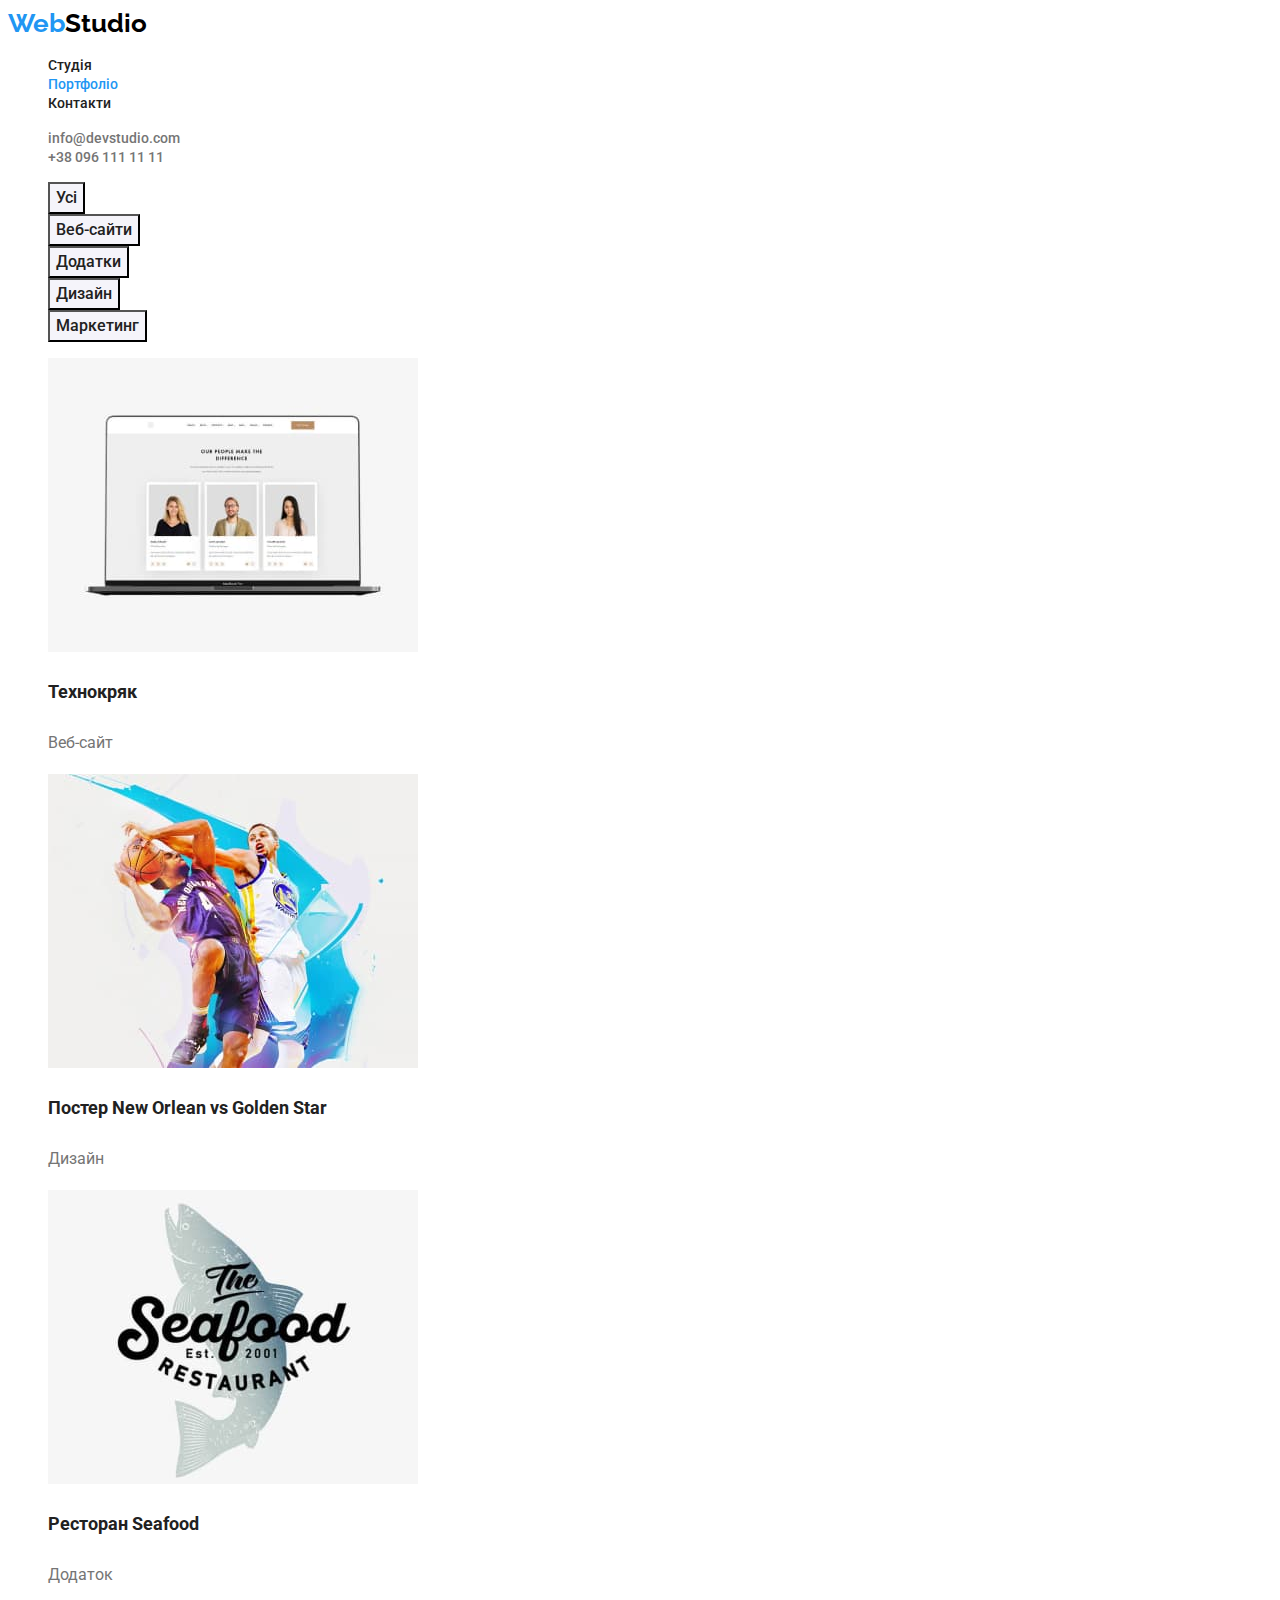
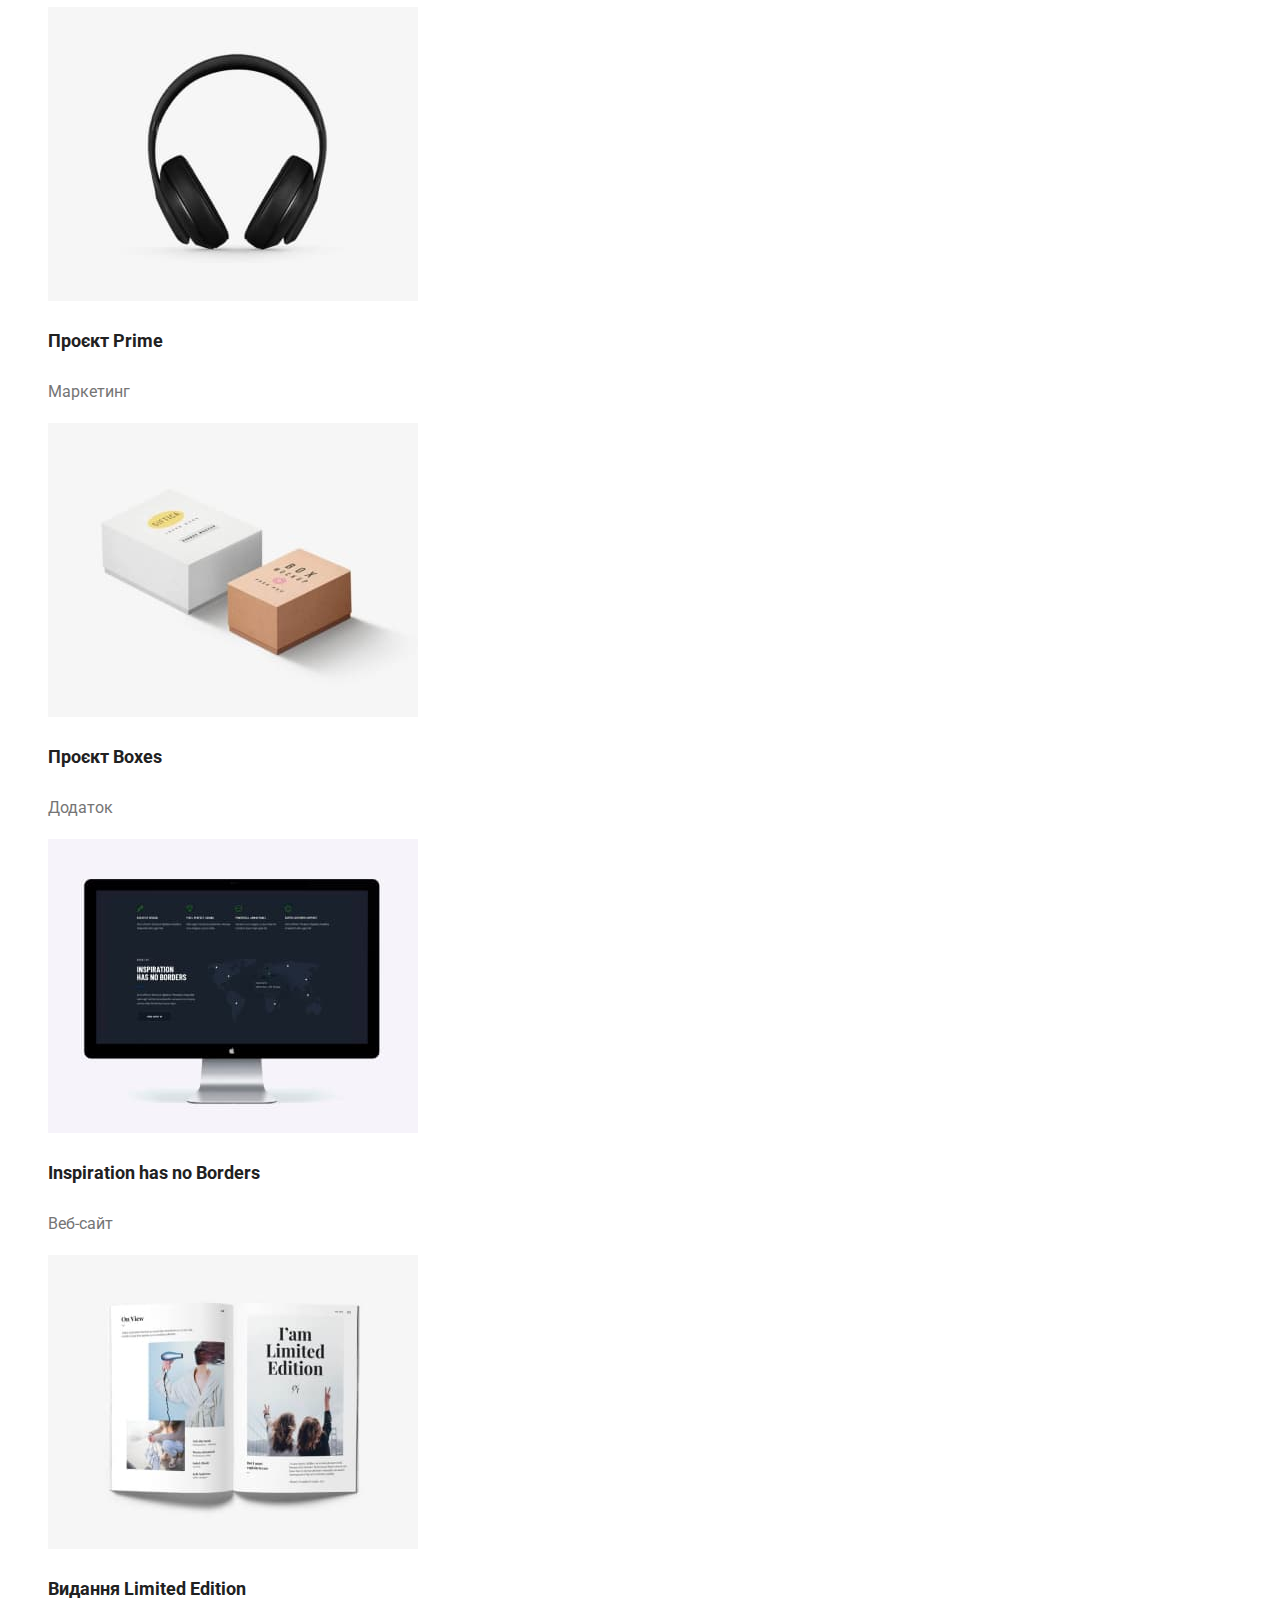
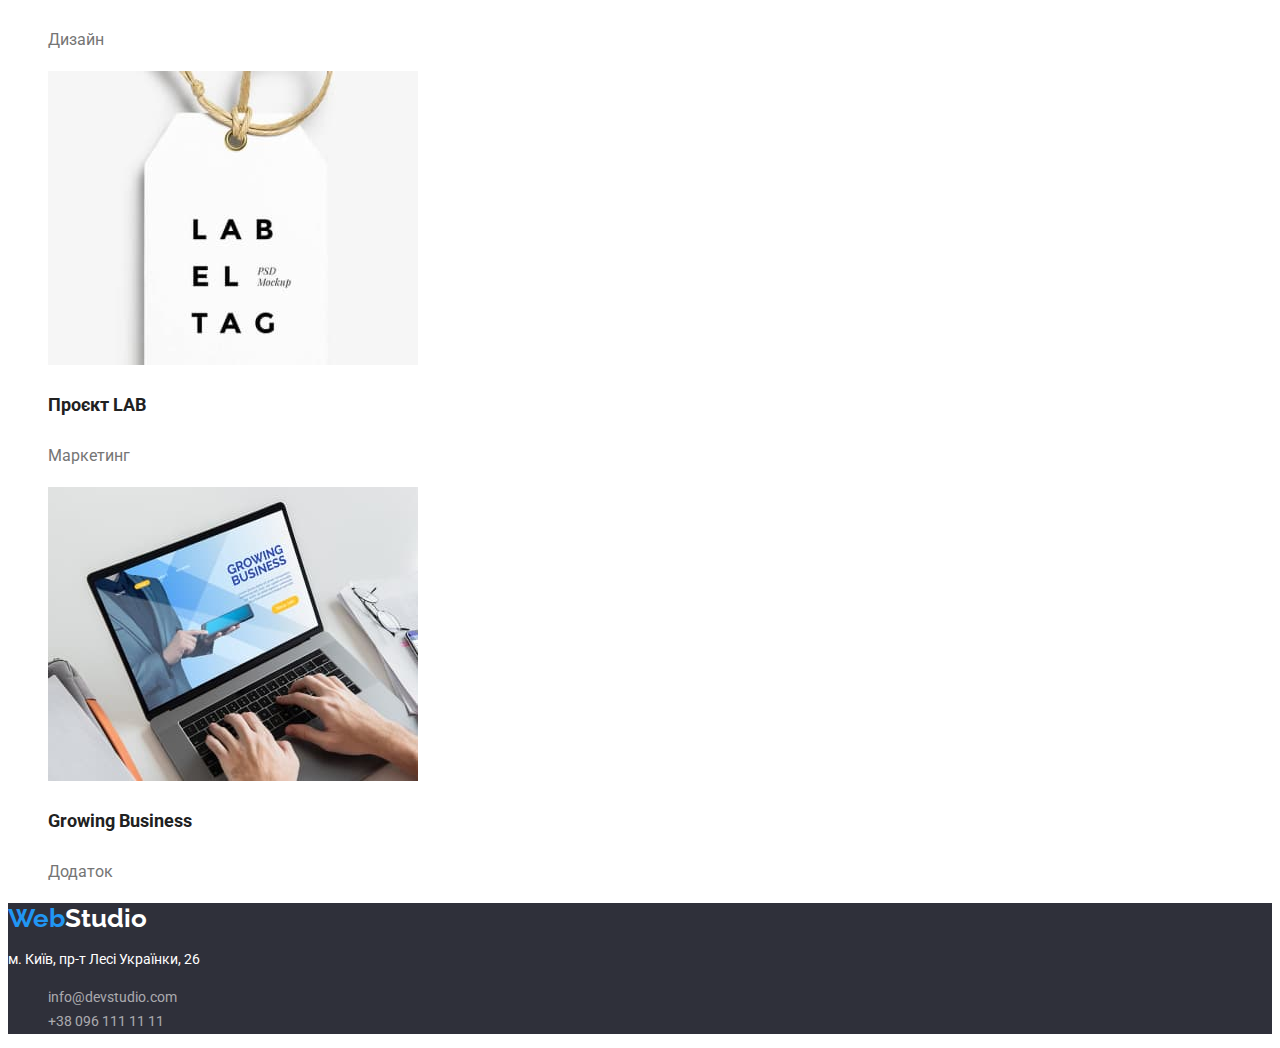
==== portfolio.html @ eb1815f4 "add files from lesson 2" ====
<!DOCTYPE html>
<html lang="uk">
<head>
    <meta charset="UTF-8">
    <meta http-equiv="X-UA-Compatible" content="IE=edge">
    <meta name="viewport" content="width=device-width, initial-scale=1.0">
    <title>Document</title>
    <link href="https://fonts.googleapis.com/css2?family=Raleway:wght@700&family=Roboto:wght@400;500;700;900&display=swap" rel="stylesheet">
    <link rel="stylesheet" href="./css/styles.css">
</head>
<body class="body">
    <header>
        <nav>
            <a class="logo link" href="./index.html">Web<span class="secondary-logo-color">Studio</span></a>
            <ul class="menu list">
                <li><a class="link" href="./index.html">Студія</a></li>
                <li><a class="link current" href="./portfolio.html">Портфоліо</a></li>
                <li><a class="link" href="">Контакти</a></li>
            </ul>
            </nav>
            <ul class="connect list">
                <li><a class="link" href="mailto:info@devstudio.com">info@devstudio.com</a></li>
                <li><a class="link" href="tel:+380961111111">+38 096 111 11 11</a></li>
            </ul>
    </header>    
    <main>
        <section>
            <h2 class="visually-hidden">Портфоліо</h2> 
                <ul class="list">
                    <li>
                       <button class="button-portfolio" type="button">Усі</button>
                    </li>
                    <li>
                        <button class="button-portfolio" type="button">Веб-сайти</button>
                    </li>
                    <li>
                        <button class="button-portfolio" type="button">Додатки</button>
                    </li>
                    <li>
                        <button class="button-portfolio" type="button">Дизайн</button>
                    </li>
                    <li>
                        <button class="button-portfolio" type="button">Маркетинг</button>
                    </li>
                </ul> 
        
                <ul class="list">
                   <li class="photo-style"><a class="link" href=""><img src="images/portfolio1.jpg" alt="Відкритий ноутбук" width="370" height="294">
                       <h3 class="subtitle-photo">Технокряк</h3>
                       <p class="text-photo">Веб-сайт</p></a>
                   </li>
                   <li class="photo-style"><a class="link" href=""><img src="images/portfolio2.jpg" alt="Баскетболісти" width="370" height="294">
                        <h3 class="subtitle-photo">Постер New Orlean vs Golden Star</h3>
                        <p class="text-photo">Дизайн</p></a>
                   </li>
                   <li class="photo-style"><a class="link" href=""><img src="images/portfolio3.jpg" alt="Риба" width="370" height="294">
                       <h3 class="subtitle-photo">Ресторан Seafood</h3>
                       <p class="text-photo">Додаток</p></a>
                   </li>
                   <li class="photo-style"><a class="link" href=""><img src="images/portfolio4.jpg" alt="Навушники" width="370" height="294">
                       <h3 class="subtitle-photo">Проєкт Prime</h3>
                       <p class="text-photo">Маркетинг</p></a>
                   </li>
                   <li class="photo-style"><a class="link" href=""><img src="images/portfolio5.jpg" alt="Дві коробки" width="370" height="294">
                       <h3 class="subtitle-photo">Проєкт Boxes</h3>
                       <p class="text-photo">Додаток</p></a>
                   </li>
                   <li class="photo-style"><a class="link" href=""><img src="images/portfolio6.jpg" alt="Монитор" width="370" height="294">
                       <h3 class="subtitle-photo">Inspiration has no Borders</h3>
                       <p class="text-photo">Веб-сайт</p></a>
                   </li>
                   <li class="photo-style"><a class="link" href=""><img src="images/portfolio7.jpg" alt="Журнал" width="370" height="294">
                       <h3 class="subtitle-photo">Видання Limited Edition</h3>
                       <p class="text-photo">Дизайн</p></a>
                   </li>
                   <li class="photo-style"><a class="link" href=""><img src="images/portfolio8.jpg" alt="Етикетка" width="370" height="294">
                       <h3 class="subtitle-photo">Проєкт LAB</h3>
                       <p class="text-photo">Маркетинг</p></a>
                   </li>
                   <li class="photo-style"><a class="link" href=""><img src="images/portfolio9.jpg" alt="Ноутбук и руки" width="370" height="294">
                       <h3 class="subtitle-photo">Growing Business</h3>
                       <p class="text-photo">Додаток</p></a>
                   </li>
                </ul>
        </section>  
    </main>
    <footer class="footer-style">
        <a class="logo link" href="./index.html">Web<span class="third-logo-color">Studio</span></a>
        <address class="address-style">
            <p>м. Київ, пр-т Лесі Українки, 26</p>
            <ul class="list">
                <li> <a class="link footer-contact" href="mailto:info@devstudio.com">info@devstudio.com</a></li>
                <li> <a class="link footer-contact" href="tel:+380961111111">+38 096 111 11 11</a></li>
            </ul>
        </address>
    </footer>
</body>
</html>
---- css/styles.css ----
:root {
    --brand-color: #2196F3;
    --secondary-brand-color: #000000;
    --third-brand-color: #FFFFFF;
    --footer-color: #2F303A;
    --text-color: #757575;
    --title-color: #212121;
    --main-background-color: #F5F5F5;
    --second-background-color: #F5F4FA;
    --active-button-color: #188CE8;
    --main-font-family: 'Roboto', sans-serif;
    --logo-font-family: 'Raleway', sans-serif;
}

.body {
    font-family: var(--main-font-family);
    
    color: var(--text-color);
}

.link {
    text-decoration: none;
}

.list {
    list-style: none;
}
/*====start header====*/
.logo {
    font-family: var(--logo-font-family);
    font-weight: 700;
    font-size: 26px;
    line-height: 1.19;
           
    color: var(--brand-color);
}

.secondary-logo-color{
    color: var(--secondary-brand-color); 
}

.menu .link.current {
    color: var(--brand-color);
}

.menu a{
    font-weight: 500;
    font-size: 14px;
    line-height: 1.14;
    
    color: var(--title-color);
}
.connect a{
    font-weight: 500;
    font-size: 14px;
    line-height: 1.14;

    color: var(--text-color);
}

.menu a:hover,
.menu a:focus,
.connect a:hover,
.connect a:focus {
    color: var(--brand-color);
}
/*====end header====*/

/*====start hero====*/
.hero-style {
    background-color: var(--footer-color);
}

.hero {
    font-weight: 900;
    font-size: 44px;
    line-height: 1.36;
    text-align: center;
    text-transform: uppercase;

    color: var(--third-brand-color); 
}

.button {
    font-family: inherit;
    font-weight: 700;
    font-size: 16px;
    line-height: 1.87;
      
    cursor: pointer;

    color: var(--third-brand-color);
    background-color: var(--brand-color); 
}

.button :hover,
.button :focus {
    color: var(--active-button-color);
}
 /*====end hero====*/

 /*====start section 2====*/
.visually-hidden {
     position: absolute;
     white-space: nowrap;
     width: 1px;
     height: 1px;
     overflow: hidden;
     border: 0;
     padding: 0;
     clip: rect(0 0 0 0);
     clip-path: inset(50%);
     margin: -1px;
   }

.subtitle {
    font-weight: 700;
    font-size: 14px;
    line-height: 1.14;
    
    color: var(--title-color);
}

.text-particulars {
    font-weight: 400;
    font-size: 14px;
    line-height: 1.71;
}
/*====end section 2====*/

/*====start section 3====*/
.section-name {
    font-weight: 700;
    font-size: 36px;
    line-height: 1.17;
    text-align: center;
       
    color: var(--title-color);
}
/*====end section 3====*/

/*====start section 4====*/
.section-style{
    background-color: var(--second-background-color) ;
}

.photo-style {
    background-color: var(--third-brand-color);
}

.subtitle-team {
    font-weight: 500;
    font-size: 16px;
    line-height: 1.19;
    
    color: var(--title-color);
}

.team-title {
    font-weight: 400;
    font-size: 16px;
    line-height: 1.19;
}
/*====end section 4====*/

/*====start footer====*/
.footer-style {
    background-color: var(--footer-color);
}

.third-logo-color {
    color: var(--third-brand-color);
}

address {
    font-style: normal;
}

.address-style {
    font-weight: 400;
    font-size: 14px;
    line-height: 1.71;
       
    color: var(--third-brand-color);
}

.footer-contact {
   color: rgba(255, 255, 255, 0.6);
}

.footer-contact:hover,
.footer-contact:focus {
    color: var(--brand-color);
}
/*====end footer====*/

/*====start section portfolio====*/
.button-portfolio {
    font-family: inherit;
    font-weight: 500;
    font-size: 16px;
    line-height: 1.63;
   
    cursor: pointer;

    color: var(--title-color);
    background-color: var(--second-background-color);
}

.button-portfolio:hover,
.button-portfolio:focus {
    color: var(--third-brand-color);
    background-color: var(--brand-color);
}

.subtitle-photo {
    font-weight: 700;
    font-size: 18px;
    line-height: 2;
   
    color: var(--title-color);
}

.text-photo {
    font-weight: 400;
    font-size: 16px;
    line-height: 1.88;
    
    color: var(--text-color);
}
/*====end section portfolio====*/
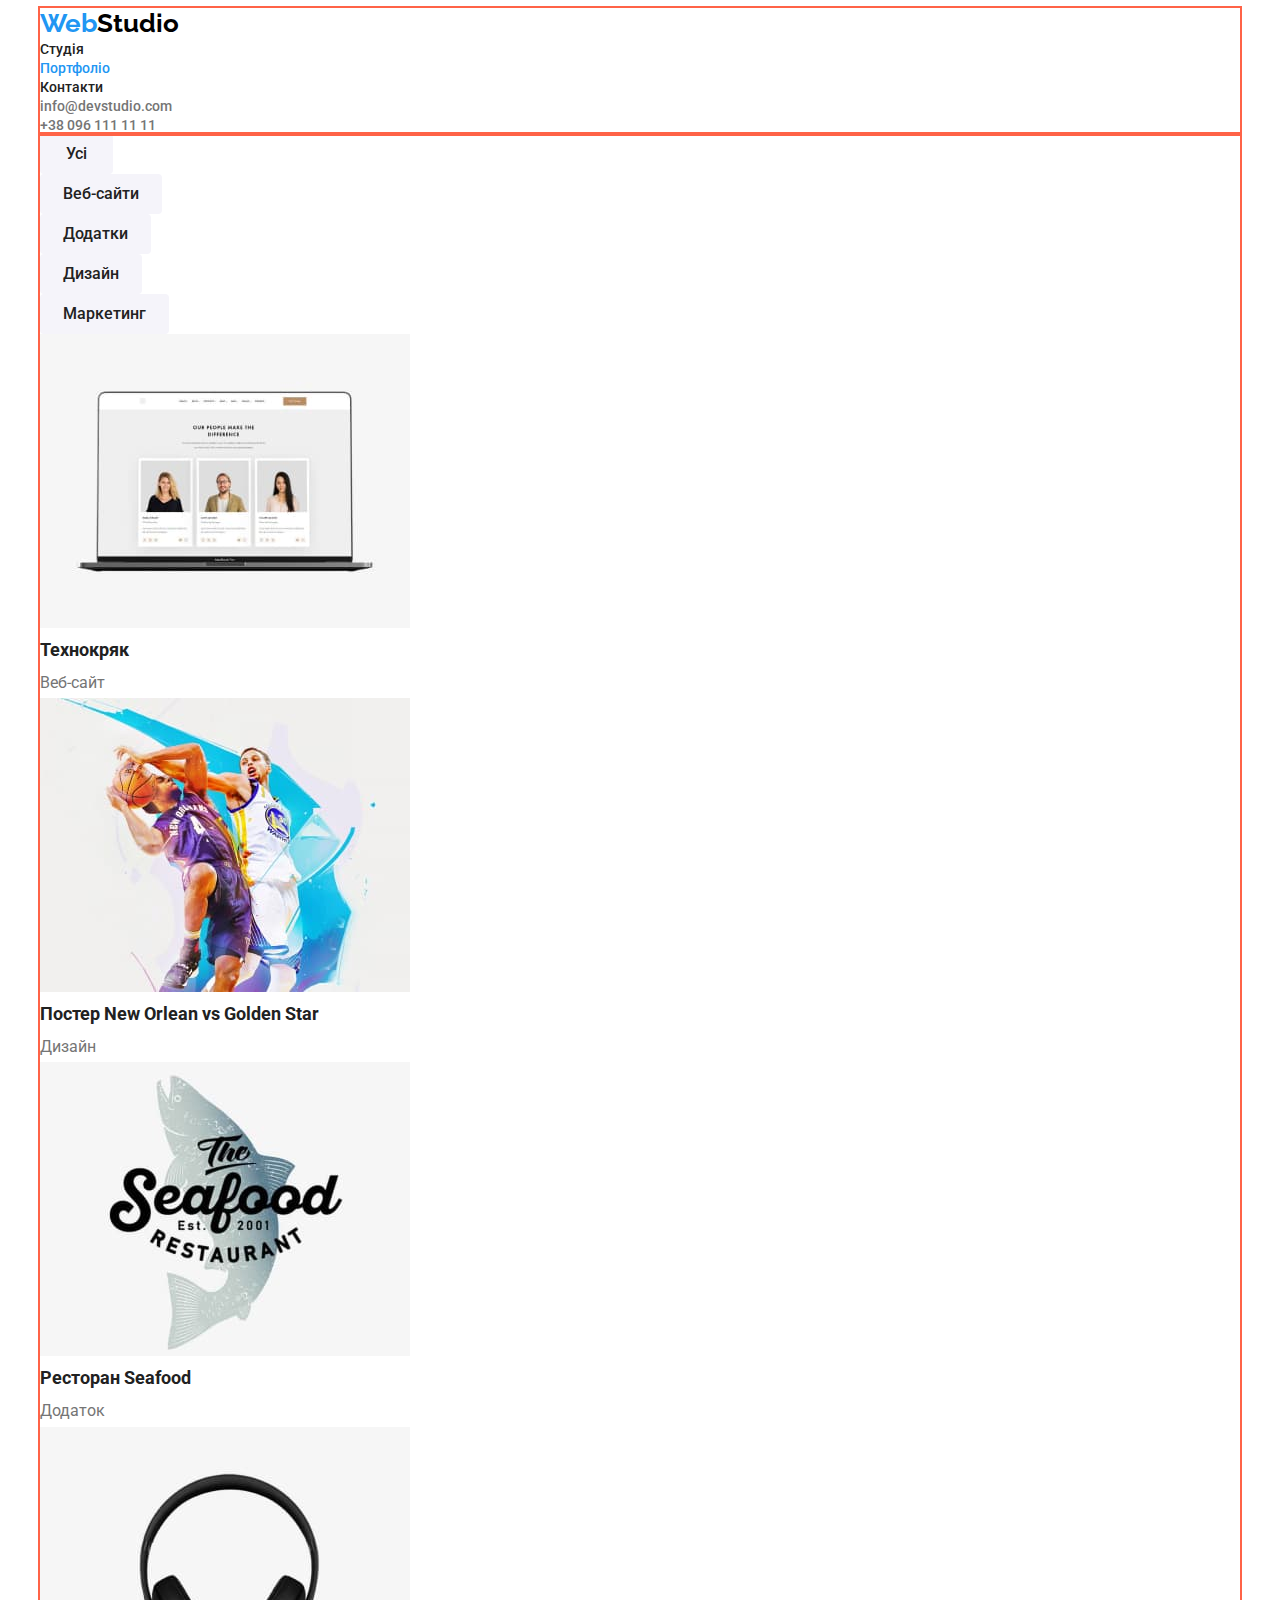
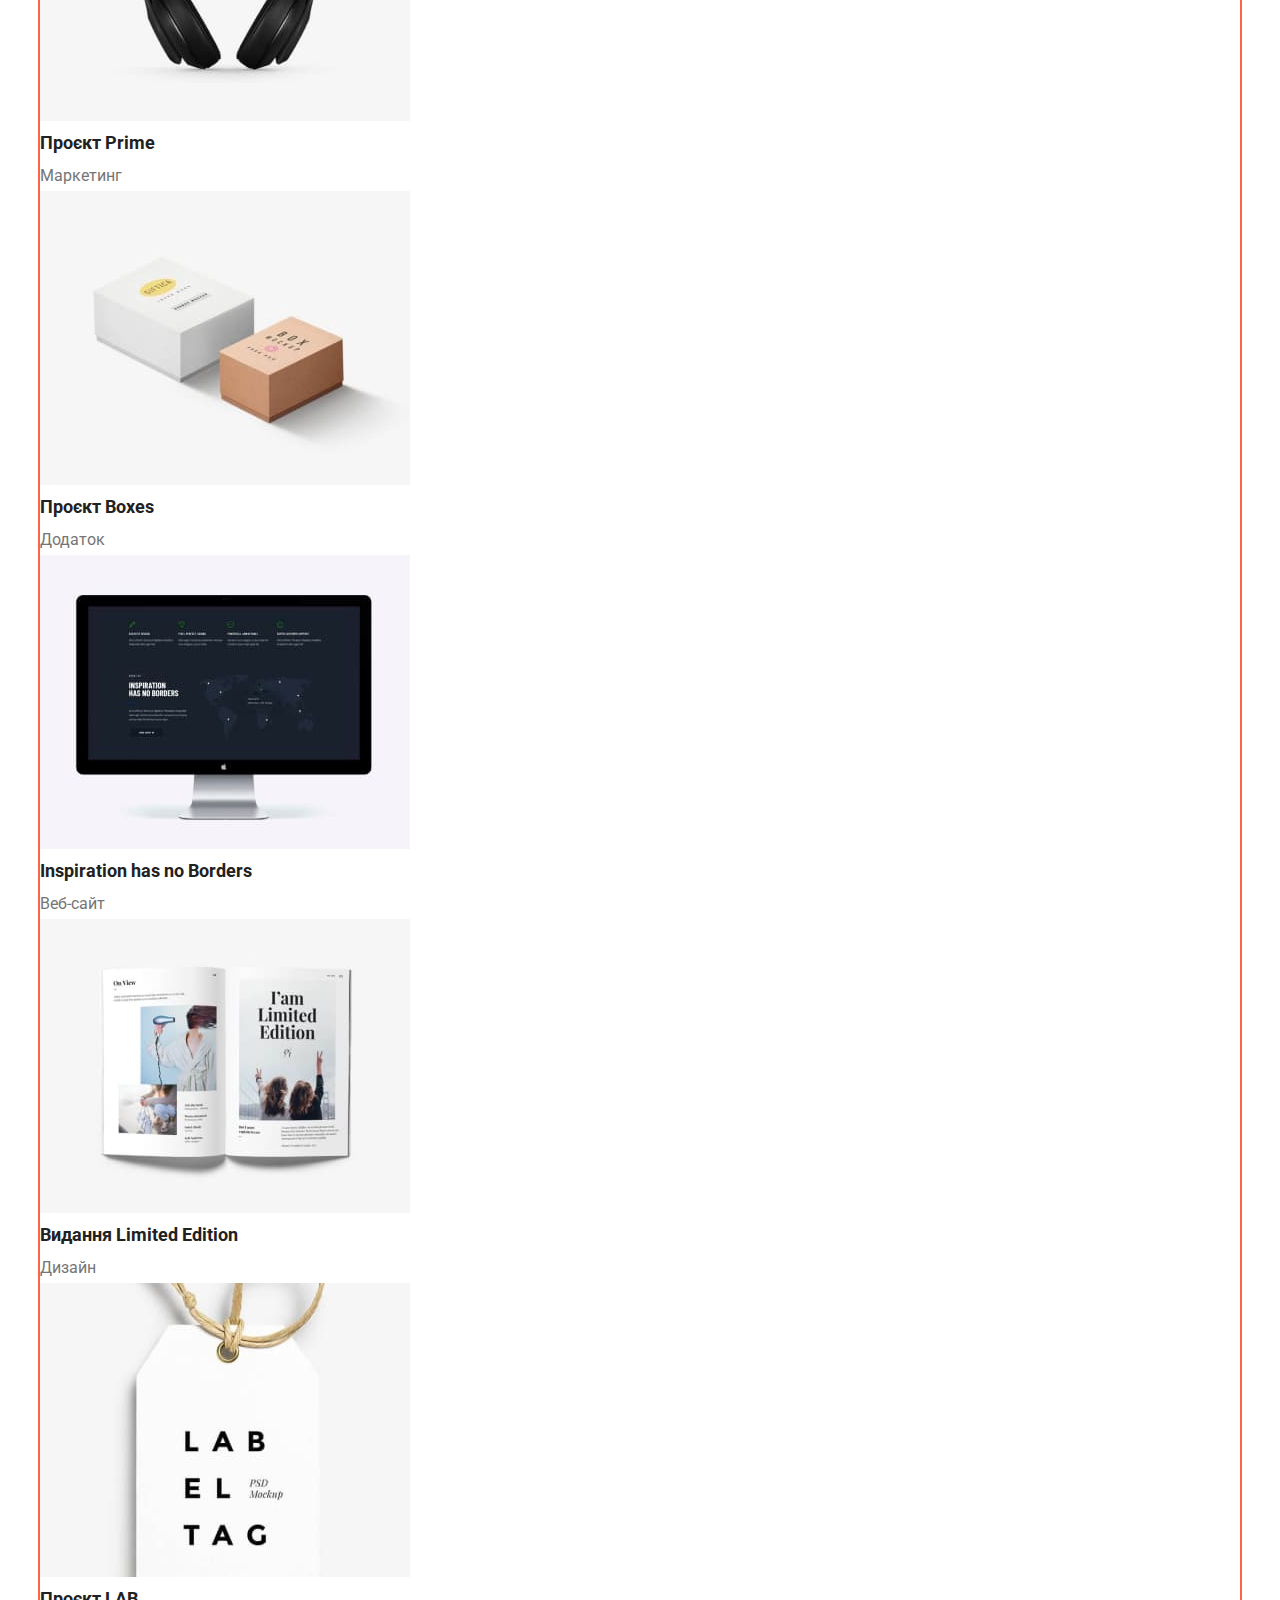
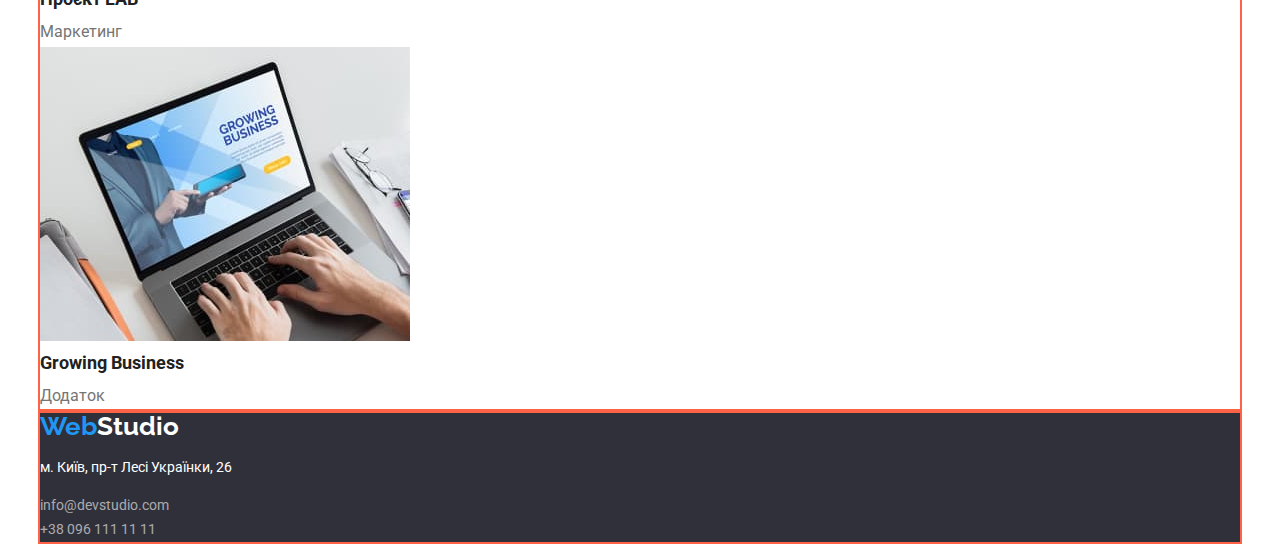
==== commit c9b454d3: "add containers, cancel margins" ====
--- a/portfolio.html
+++ b/portfolio.html
@@ -6,10 +6,11 @@
     <meta name="viewport" content="width=device-width, initial-scale=1.0">
     <title>Document</title>
     <link href="https://fonts.googleapis.com/css2?family=Raleway:wght@700&family=Roboto:wght@400;500;700;900&display=swap" rel="stylesheet">
+    <link rel="stylesheet" href="https://cdnjs.cloudflare.com/ajax/libs/modern-normalize/1.1.0/modern-normalize.min.css" integrity="sha512-wpPYUAdjBVSE4KJnH1VR1HeZfpl1ub8YT/NKx4PuQ5NmX2tKuGu6U/JRp5y+Y8XG2tV+wKQpNHVUX03MfMFn9Q==" crossorigin="anonymous" referrerpolicy="no-referrer" />
     <link rel="stylesheet" href="./css/styles.css">
 </head>
 <body class="body">
-    <header>
+    <header class="container">
         <nav>
             <a class="logo link" href="./index.html">Web<span class="secondary-logo-color">Studio</span></a>
             <ul class="menu list">
@@ -24,7 +25,7 @@
             </ul>
     </header>    
     <main>
-        <section>
+        <section class="container">
             <h2 class="visually-hidden">Портфоліо</h2> 
                 <ul class="list">
                     <li>
@@ -84,7 +85,7 @@
                 </ul>
         </section>  
     </main>
-    <footer class="footer-style">
+    <footer class="footer-style container">
         <a class="logo link" href="./index.html">Web<span class="third-logo-color">Studio</span></a>
         <address class="address-style">
             <p>м. Київ, пр-т Лесі Українки, 26</p>
--- a/css/styles.css
+++ b/css/styles.css
@@ -23,8 +23,19 @@
 }
 
 .list {
+    padding: 0;
+    margin: 0;
     list-style: none;
 }
+
+.container{
+    margin-right: auto;
+    margin-left: auto;
+    width: 1200px;
+
+    outline: 2px solid tomato;
+}
+
 /*====start header====*/
 .logo {
     font-family: var(--logo-font-family);
@@ -67,11 +78,12 @@
 /*====end header====*/
 
 /*====start hero====*/
-.hero-style {
+.hero-style {     
     background-color: var(--footer-color);
 }
 
 .hero {
+    margin: 0;
     font-weight: 900;
     font-size: 44px;
     line-height: 1.36;
@@ -82,11 +94,15 @@
 }
 
 .button {
+    border-radius: 4px;
+    padding: 10px 32px;
+    min-width: 216;
+    border: 1px solid transparent;
     font-family: inherit;
     font-weight: 700;
     font-size: 16px;
     line-height: 1.87;
-      
+    text-align: center; 
     cursor: pointer;
 
     color: var(--third-brand-color);
@@ -114,6 +130,7 @@
    }
 
 .subtitle {
+    margin: 0;
     font-weight: 700;
     font-size: 14px;
     line-height: 1.14;
@@ -122,6 +139,7 @@
 }
 
 .text-particulars {
+    margin: 0;
     font-weight: 400;
     font-size: 14px;
     line-height: 1.71;
@@ -130,6 +148,7 @@
 
 /*====start section 3====*/
 .section-name {
+    margin: 0;
     font-weight: 700;
     font-size: 36px;
     line-height: 1.17;
@@ -149,6 +168,7 @@
 }
 
 .subtitle-team {
+    margin: 0;
     font-weight: 500;
     font-size: 16px;
     line-height: 1.19;
@@ -157,6 +177,7 @@
 }
 
 .team-title {
+    margin: 0;
     font-weight: 400;
     font-size: 16px;
     line-height: 1.19;
@@ -174,9 +195,11 @@
 
 address {
     font-style: normal;
+    margin: 0;
 }
 
 .address-style {
+    
     font-weight: 400;
     font-size: 14px;
     line-height: 1.71;
@@ -196,6 +219,10 @@
 
 /*====start section portfolio====*/
 .button-portfolio {
+    border-radius: 4px;
+    padding: 6px 22px;
+    min-width: 73px;
+    border: 1px solid transparent;
     font-family: inherit;
     font-weight: 500;
     font-size: 16px;
@@ -214,6 +241,7 @@
 }
 
 .subtitle-photo {
+    margin: 0;
     font-weight: 700;
     font-size: 18px;
     line-height: 2;
@@ -222,6 +250,7 @@
 }
 
 .text-photo {
+    margin: 0;
     font-weight: 400;
     font-size: 16px;
     line-height: 1.88;
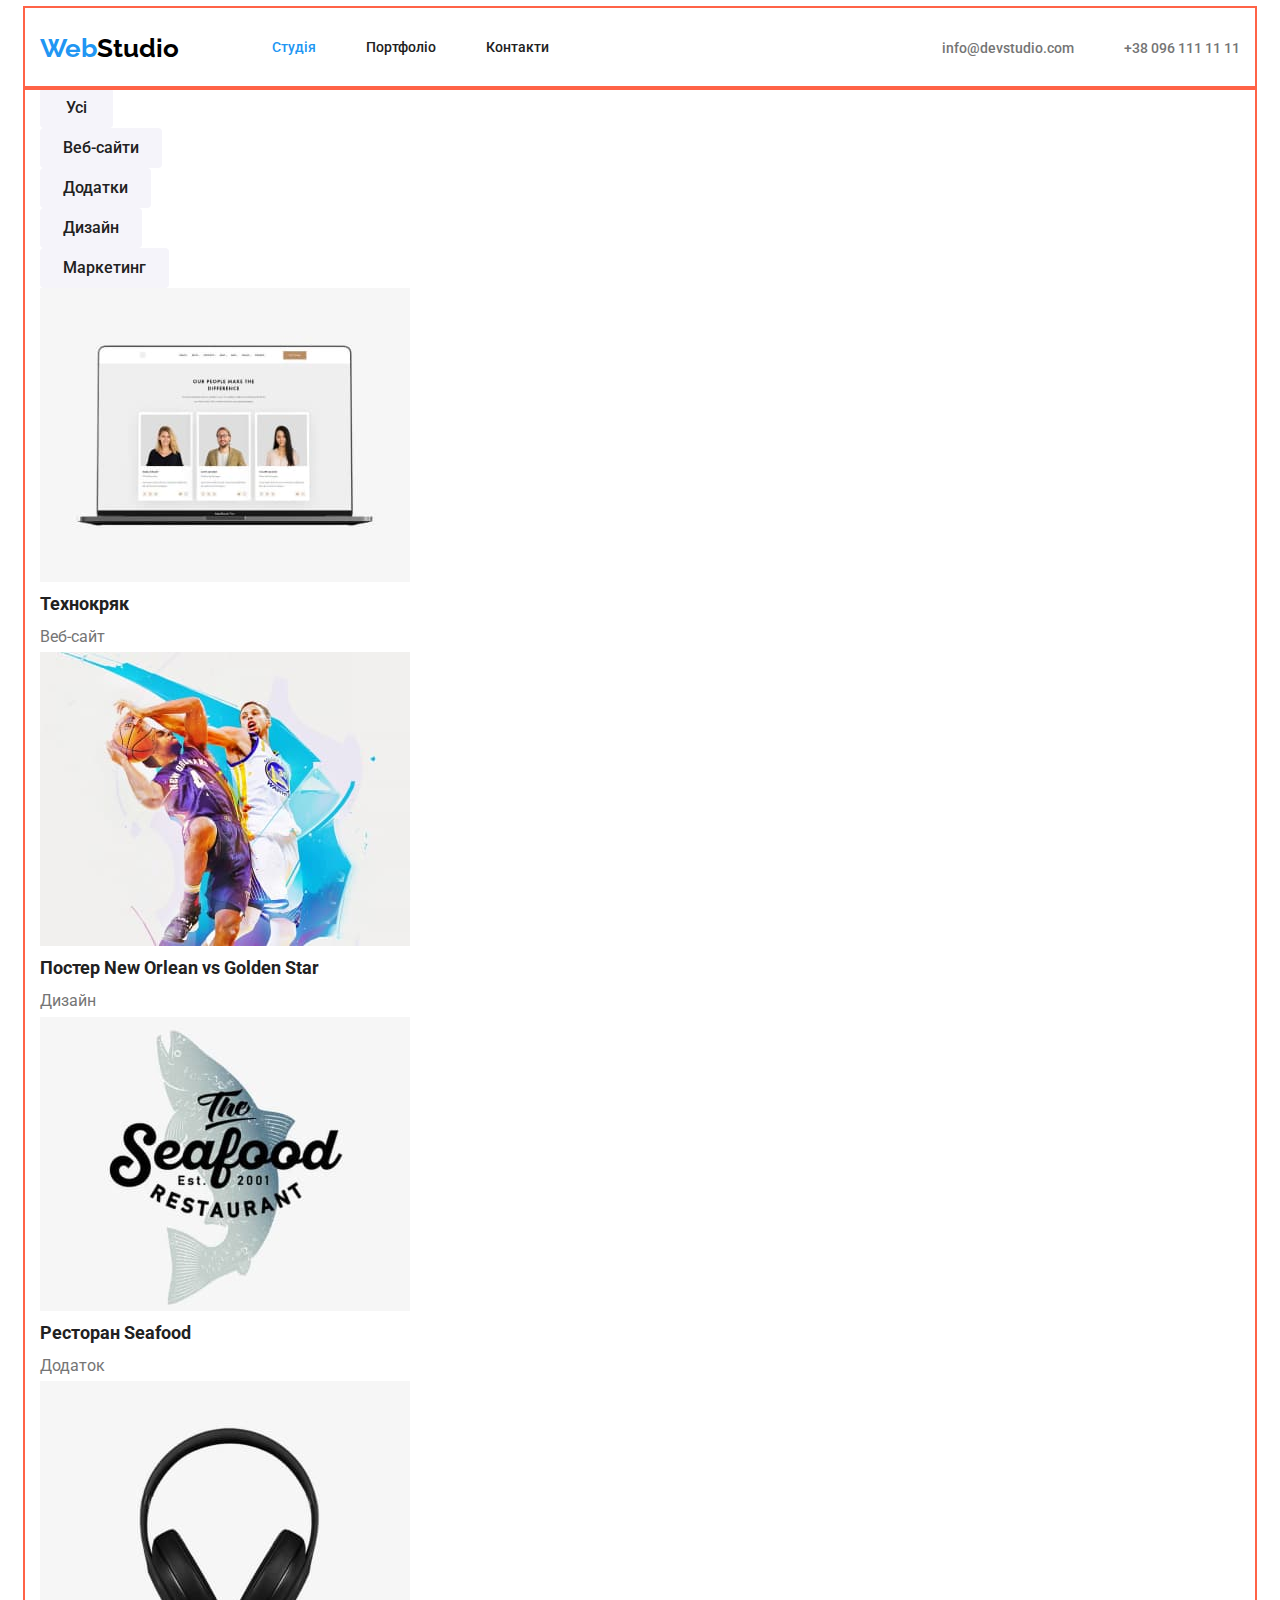
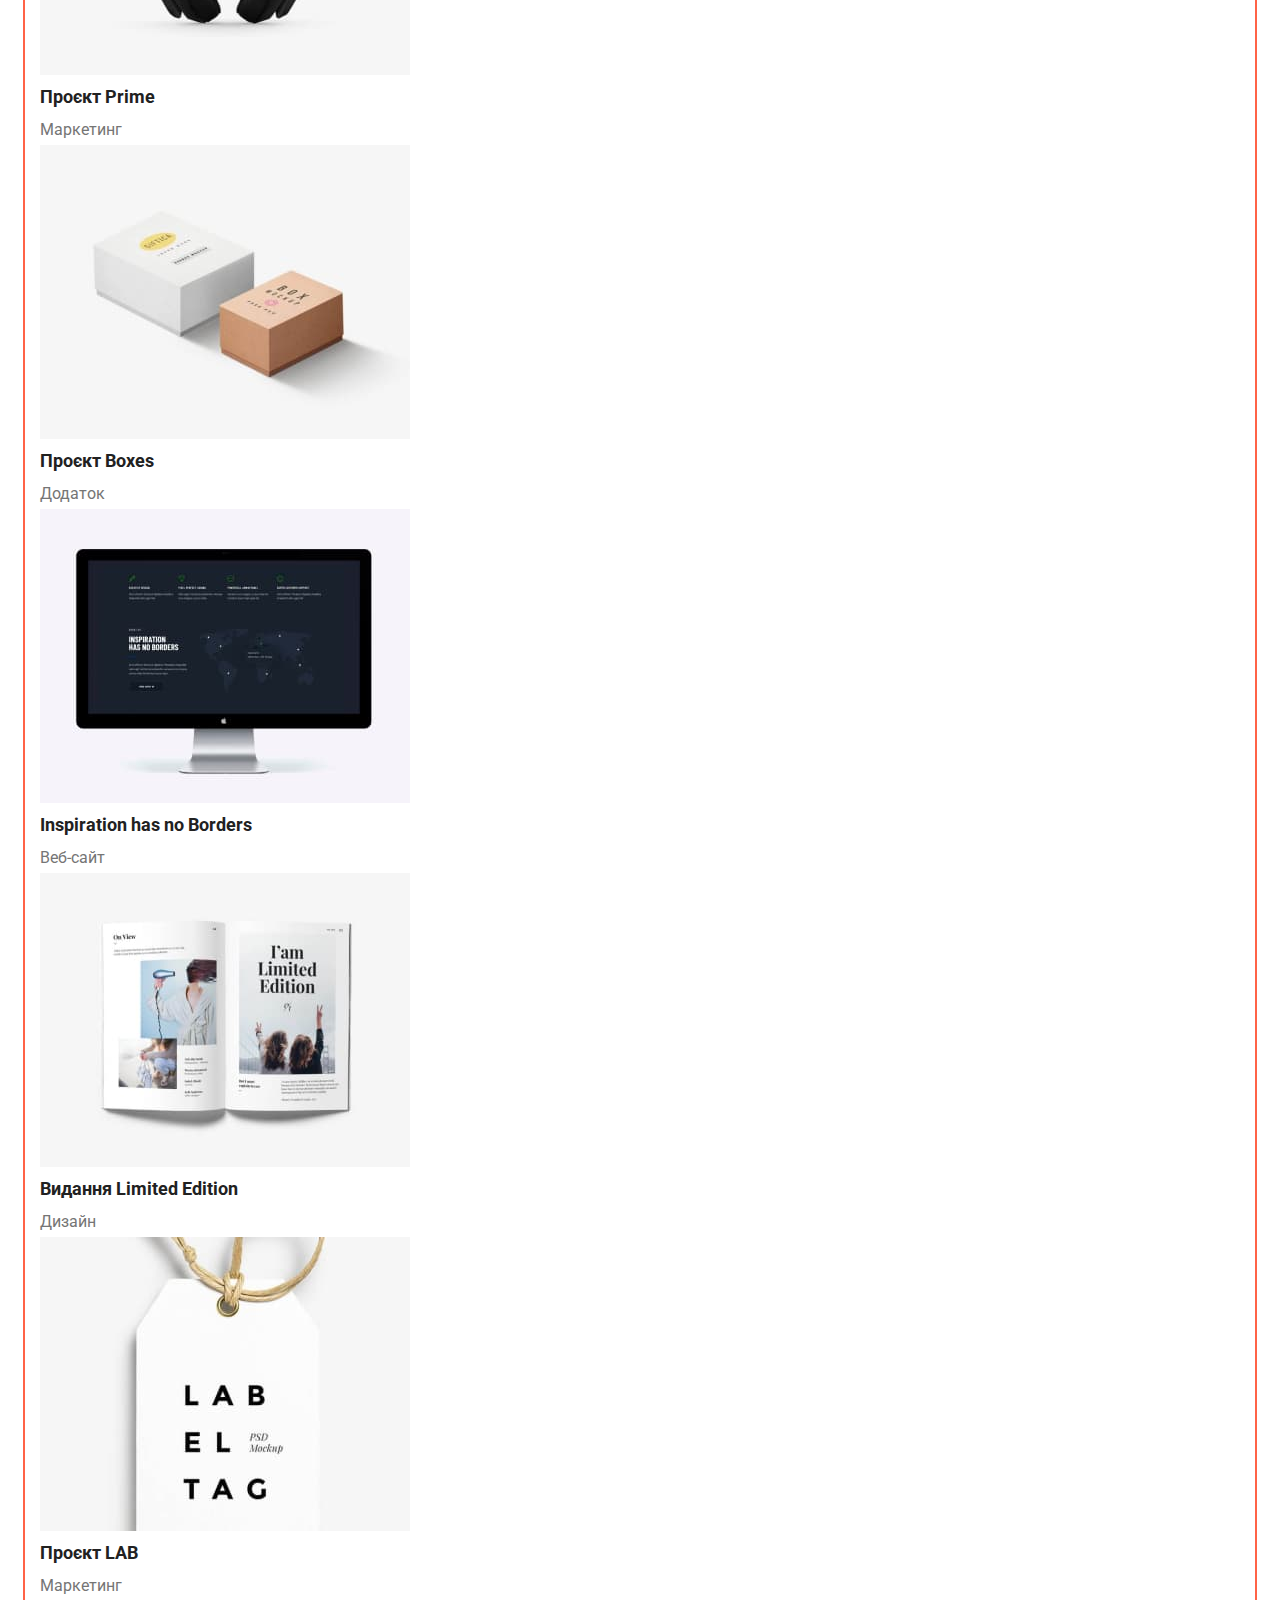
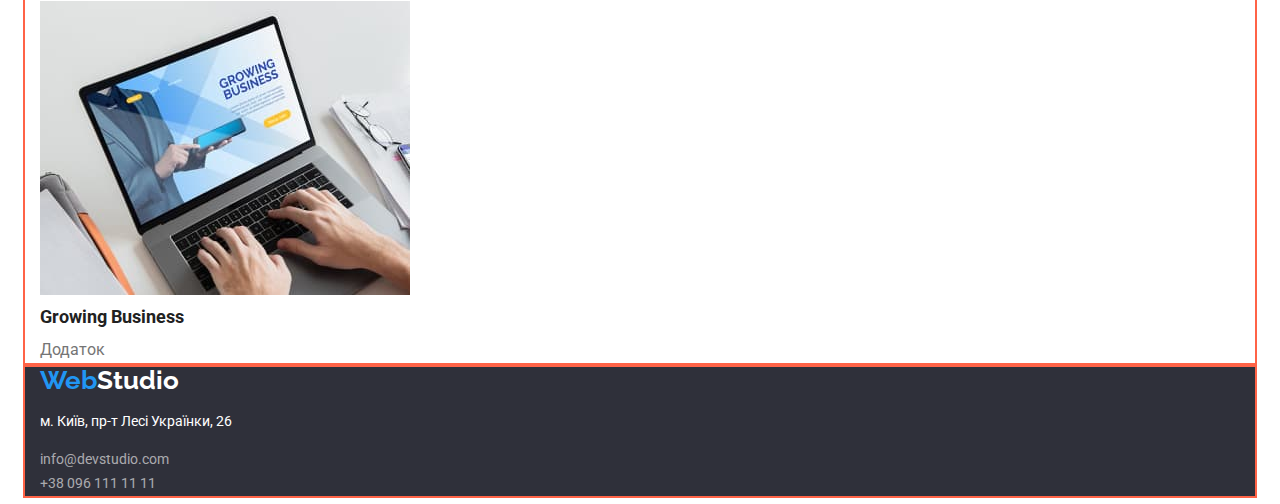
==== commit c7b6b43e: "final style of header" ====
--- a/portfolio.html
+++ b/portfolio.html
@@ -10,19 +10,21 @@
     <link rel="stylesheet" href="./css/styles.css">
 </head>
 <body class="body">
-    <header class="container">
-        <nav>
-            <a class="logo link" href="./index.html">Web<span class="secondary-logo-color">Studio</span></a>
-            <ul class="menu list">
-                <li><a class="link" href="./index.html">Студія</a></li>
-                <li><a class="link current" href="./portfolio.html">Портфоліо</a></li>
-                <li><a class="link" href="">Контакти</a></li>
-            </ul>
-            </nav>
-            <ul class="connect list">
-                <li><a class="link" href="mailto:info@devstudio.com">info@devstudio.com</a></li>
-                <li><a class="link" href="tel:+380961111111">+38 096 111 11 11</a></li>
-            </ul>
+    <header class="">
+        <div class="container main-nav"
+            <nav class="">
+                <a class="logo link" href="./index.html">Web<span class="secondary-logo-color">Studio</span></a>
+                    <ul class="menu list">
+                        <li class="item"><a class="link current" href="./index.html">Студія</a></li>
+                        <li class="item"><a class="link" href="./portfolio.html">Портфоліо</a></li>
+                        <li class="item"><a class="link" href="">Контакти</a></li>
+                    </ul>
+           </nav>
+               <ul class="connect list">
+                   <li class="item"><a class="link" href="mailto:info@devstudio.com">info@devstudio.com</a></li>
+                   <li class="item"><a class="link" href="tel:+380961111111">+38 096 111 11 11</a></li>
+               </ul>
+        </div>
     </header>    
     <main>
         <section class="container">
--- a/css/styles.css
+++ b/css/styles.css
@@ -32,11 +32,32 @@
     margin-right: auto;
     margin-left: auto;
     width: 1200px;
+    padding-left: 15px;
+    padding-right: 15px;
 
     outline: 2px solid tomato;
 }
 
 /*====start header====*/
+.main-nav {
+    display: flex;
+    align-items: center;
+}
+
+.menu {
+    display: flex;
+    margin-left: 93px;
+}
+
+.connect {
+    display: flex;
+    margin-left: auto;
+}
+
+.menu .item + .item {
+    margin-left: 50px;
+}
+
 .logo {
     font-family: var(--logo-font-family);
     font-weight: 700;
@@ -54,14 +75,23 @@
     color: var(--brand-color);
 }
 
-.menu a{
+.menu .link{
+    display: block;
+    padding-top: 32px;
+    padding-bottom: 32px;
+    
     font-weight: 500;
     font-size: 14px;
     line-height: 1.14;
     
-    color: var(--title-color);
-}
-.connect a{
+    color: var(--title-color); 
+}
+
+.connect .item + .item {
+    margin-left: 50px;
+}
+
+.connect .link{
     font-weight: 500;
     font-size: 14px;
     line-height: 1.14;
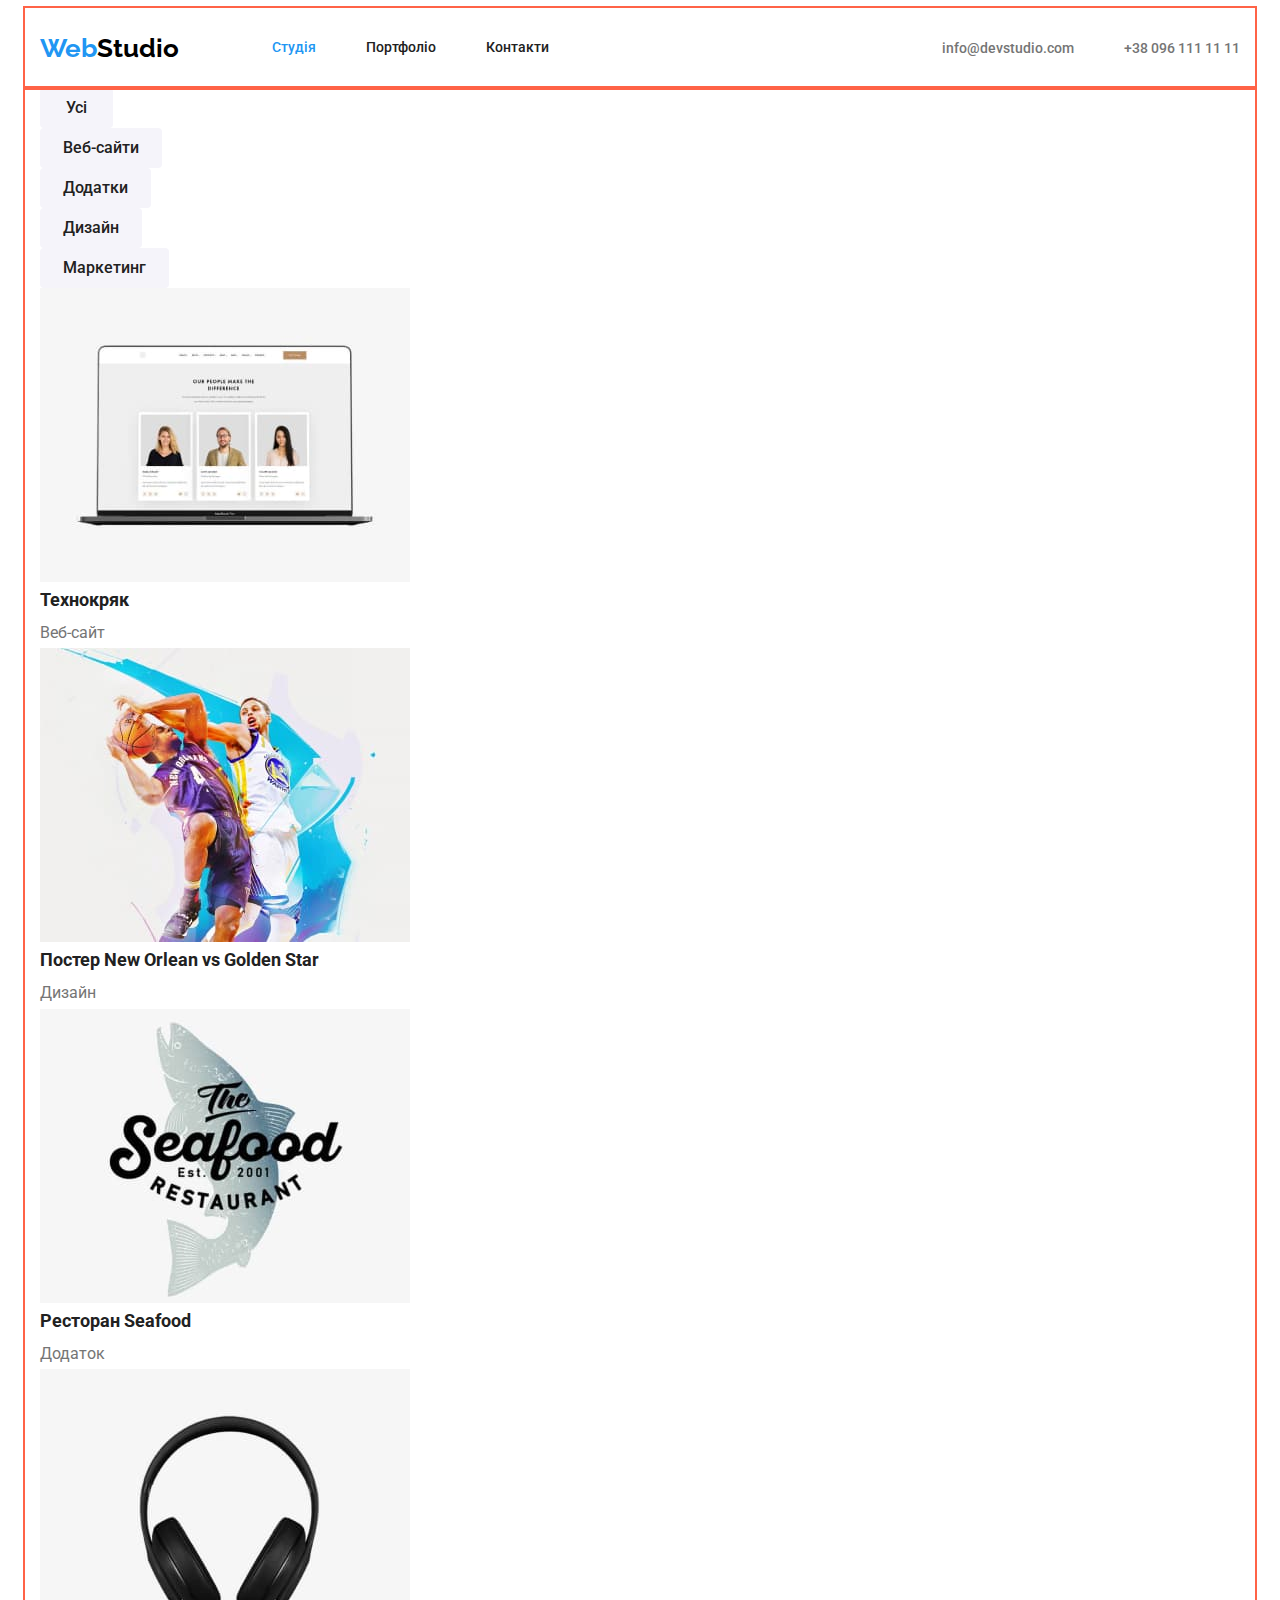
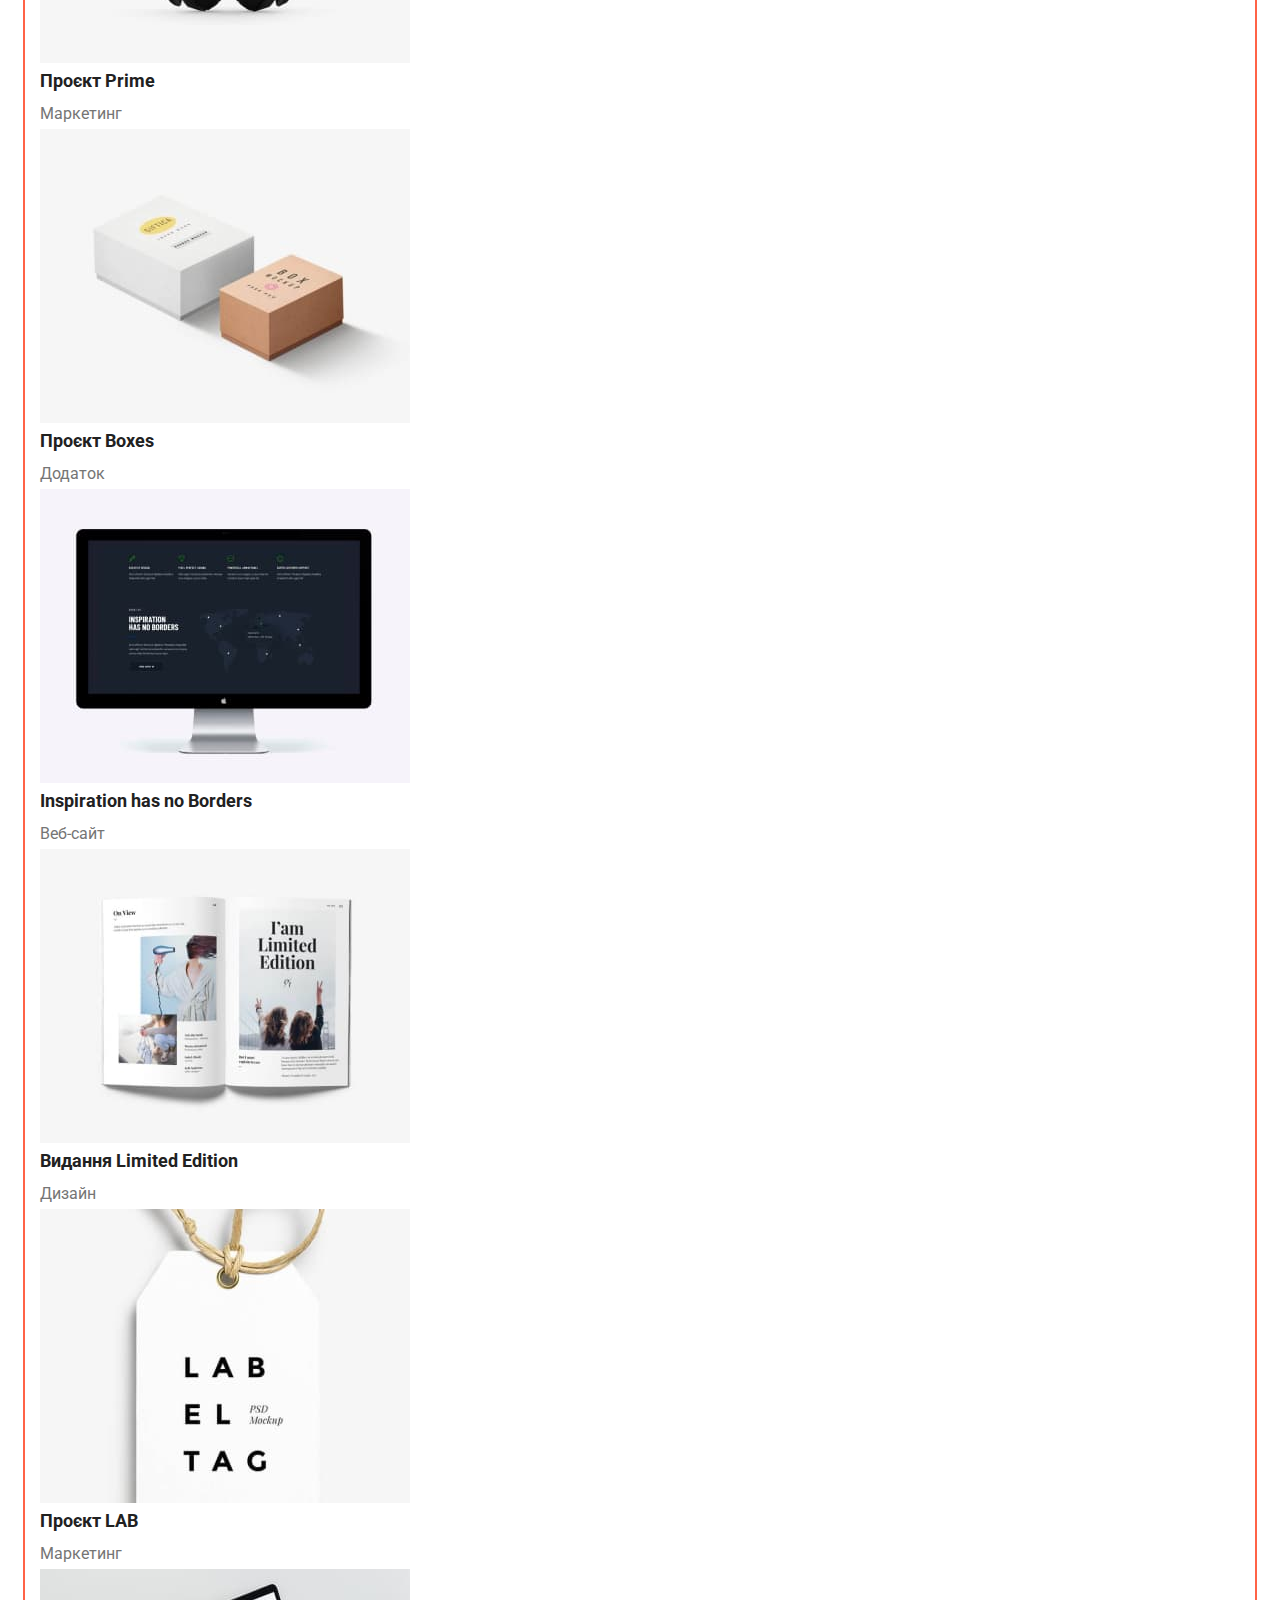
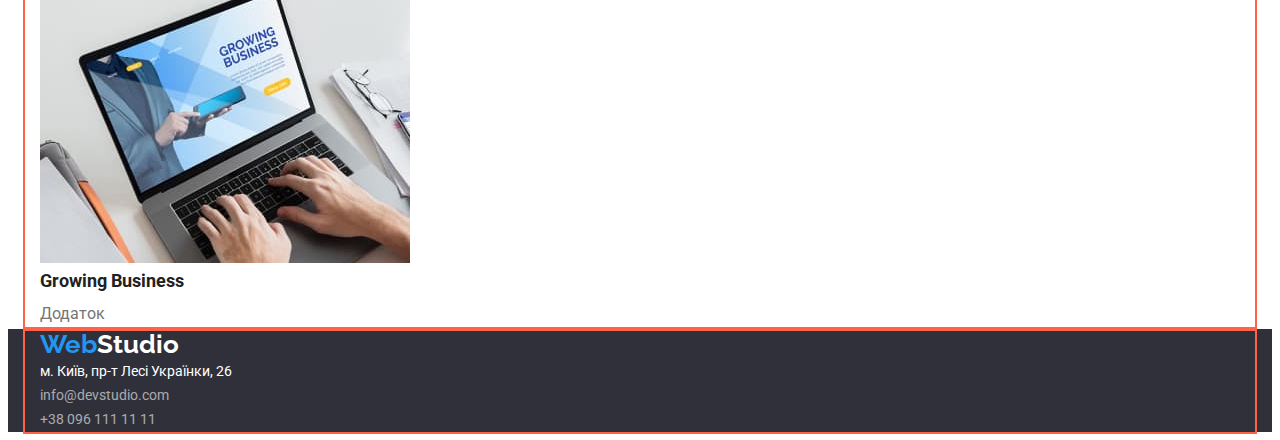
==== commit f812152c: "final style of Portfolio" ====
--- a/portfolio.html
+++ b/portfolio.html
@@ -10,7 +10,7 @@
     <link rel="stylesheet" href="./css/styles.css">
 </head>
 <body class="body">
-    <header class="">
+    <header class="top-site">
         <div class="container main-nav"
             <nav class="">
                 <a class="logo link" href="./index.html">Web<span class="secondary-logo-color">Studio</span></a>
@@ -27,75 +27,97 @@
         </div>
     </header>    
     <main>
-        <section class="container">
-            <h2 class="visually-hidden">Портфоліо</h2> 
-                <ul class="list">
-                    <li>
-                       <button class="button-portfolio" type="button">Усі</button>
+        <section>
+            <div class="container section-pad">
+                <h2 class="visually-hidden">Портфоліо</h2> 
+                    <ul class="list list-button">
+                        <li>
+                            <button class="button-portfolio" type="button">Усі</button>
+                        </li>
+                        <li>
+                            <button class="button-portfolio" type="button">Веб-сайти</button>
+                        </li>
+                        <li>
+                            <button class="button-portfolio" type="button">Додатки</button>
+                        </li>
+                        <li>
+                            <button class="button-portfolio" type="button">Дизайн</button>
+                        </li>
+                        <li>
+                            <button class="button-portfolio" type="button">Маркетинг</button>
+                        </li>
+                    </ul> 
+           
+                <ul class="list portfolio-list">
+                    <li class="photo-style"><a class="link" href=""><img src="images/portfolio1.jpg" alt="Відкритий ноутбук" width="370" height="294">
+                         <div class="photo-style-list"> 
+                            <h3 class="subtitle-photo">Технокряк</h3>
+                            <p class="text-photo">Веб-сайт</p></a>
+                        </div>
                     </li>
-                    <li>
-                        <button class="button-portfolio" type="button">Веб-сайти</button>
+                    <li class="photo-style"><a class="link" href=""><img src="images/portfolio2.jpg" alt="Баскетболісти" width="370" height="294">
+                        <div class="photo-style-list"> 
+                            <h3 class="subtitle-photo">Постер New Orlean vs Golden Star</h3>
+                            <p class="text-photo">Дизайн</p></a>
+                        </div>
                     </li>
-                    <li>
-                        <button class="button-portfolio" type="button">Додатки</button>
+                    <li class="photo-style"><a class="link" href=""><img src="images/portfolio3.jpg" alt="Риба" width="370" height="294">
+                        <div class="photo-style-list"> 
+                            <h3 class="subtitle-photo">Ресторан Seafood</h3>
+                             <p class="text-photo">Додаток</p></a>
+                         </div>
                     </li>
-                    <li>
-                        <button class="button-portfolio" type="button">Дизайн</button>
+                    <li class="photo-style"><a class="link" href=""><img src="images/portfolio4.jpg" alt="Навушники" width="370" height="294">
+                        <div class="photo-style-list">  
+                            <h3 class="subtitle-photo">Проєкт Prime</h3>
+                            <p class="text-photo">Маркетинг</p></a>
+                        </div>
                     </li>
-                    <li>
-                        <button class="button-portfolio" type="button">Маркетинг</button>
+                    <li class="photo-style"><a class="link" href=""><img src="images/portfolio5.jpg" alt="Дві коробки" width="370" height="294">
+                        <div class="photo-style-list">  
+                            <h3 class="subtitle-photo">Проєкт Boxes</h3>
+                            <p class="text-photo">Додаток</p></a>
+                        </div>
                     </li>
-                </ul> 
-        
-                <ul class="list">
-                   <li class="photo-style"><a class="link" href=""><img src="images/portfolio1.jpg" alt="Відкритий ноутбук" width="370" height="294">
-                       <h3 class="subtitle-photo">Технокряк</h3>
-                       <p class="text-photo">Веб-сайт</p></a>
-                   </li>
-                   <li class="photo-style"><a class="link" href=""><img src="images/portfolio2.jpg" alt="Баскетболісти" width="370" height="294">
-                        <h3 class="subtitle-photo">Постер New Orlean vs Golden Star</h3>
-                        <p class="text-photo">Дизайн</p></a>
-                   </li>
-                   <li class="photo-style"><a class="link" href=""><img src="images/portfolio3.jpg" alt="Риба" width="370" height="294">
-                       <h3 class="subtitle-photo">Ресторан Seafood</h3>
-                       <p class="text-photo">Додаток</p></a>
-                   </li>
-                   <li class="photo-style"><a class="link" href=""><img src="images/portfolio4.jpg" alt="Навушники" width="370" height="294">
-                       <h3 class="subtitle-photo">Проєкт Prime</h3>
-                       <p class="text-photo">Маркетинг</p></a>
-                   </li>
-                   <li class="photo-style"><a class="link" href=""><img src="images/portfolio5.jpg" alt="Дві коробки" width="370" height="294">
-                       <h3 class="subtitle-photo">Проєкт Boxes</h3>
-                       <p class="text-photo">Додаток</p></a>
-                   </li>
-                   <li class="photo-style"><a class="link" href=""><img src="images/portfolio6.jpg" alt="Монитор" width="370" height="294">
-                       <h3 class="subtitle-photo">Inspiration has no Borders</h3>
-                       <p class="text-photo">Веб-сайт</p></a>
-                   </li>
-                   <li class="photo-style"><a class="link" href=""><img src="images/portfolio7.jpg" alt="Журнал" width="370" height="294">
-                       <h3 class="subtitle-photo">Видання Limited Edition</h3>
-                       <p class="text-photo">Дизайн</p></a>
-                   </li>
-                   <li class="photo-style"><a class="link" href=""><img src="images/portfolio8.jpg" alt="Етикетка" width="370" height="294">
-                       <h3 class="subtitle-photo">Проєкт LAB</h3>
-                       <p class="text-photo">Маркетинг</p></a>
-                   </li>
-                   <li class="photo-style"><a class="link" href=""><img src="images/portfolio9.jpg" alt="Ноутбук и руки" width="370" height="294">
-                       <h3 class="subtitle-photo">Growing Business</h3>
-                       <p class="text-photo">Додаток</p></a>
-                   </li>
+                    <li class="photo-style"><a class="link" href=""><img src="images/portfolio6.jpg" alt="Монитор" width="370" height="294">
+                        <div class="photo-style-list"> 
+                            <h3 class="subtitle-photo">Inspiration has no Borders</h3>
+                            <p class="text-photo">Веб-сайт</p></a>
+                        </div>
+                    </li>
+                    <li class="photo-style"><a class="link" href=""><img src="images/portfolio7.jpg" alt="Журнал" width="370" height="294">
+                        <div class="photo-style-list"> 
+                            <h3 class="subtitle-photo">Видання Limited Edition</h3>
+                            <p class="text-photo">Дизайн</p></a>
+                        </div>
+                    </li>
+                    <li class="photo-style"><a class="link" href=""><img src="images/portfolio8.jpg" alt="Етикетка" width="370" height="294">
+                        <div class="photo-style-list"> 
+                            <h3 class="subtitle-photo">Проєкт LAB</h3>
+                            <p class="text-photo">Маркетинг</p></a>
+                        </div>
+                    </li>
+                    <li class="photo-style"><a class="link" href=""><img src="images/portfolio9.jpg" alt="Ноутбук и руки" width="370" height="294">
+                        <div class="photo-style-list"> 
+                            <h3 class="subtitle-photo">Growing Business</h3>
+                            <p class="text-photo">Додаток</p></a>
+                        </div>
+                    </li>
                 </ul>
+            </div>
         </section>  
     </main>
-    <footer class="footer-style container">
-        <a class="logo link" href="./index.html">Web<span class="third-logo-color">Studio</span></a>
-        <address class="address-style">
-            <p>м. Київ, пр-т Лесі Українки, 26</p>
-            <ul class="list">
-                <li> <a class="link footer-contact" href="mailto:info@devstudio.com">info@devstudio.com</a></li>
-                <li> <a class="link footer-contact" href="tel:+380961111111">+38 096 111 11 11</a></li>
-            </ul>
-        </address>
+    <footer class="footer-style">
+        <div class="container container-footer">
+            <a class="logo link" href="./index.html">Web<span class="third-logo-color">Studio</span></a>
+            <address class="address-style">
+                <p class="address">м. Київ, пр-т Лесі Українки, 26</p>
+                <ul class="list footer-list">
+                    <li> <a class="link footer-contact" href="mailto:info@devstudio.com">info@devstudio.com</a></li>
+                    <li> <a class="link footer-contact footer-tel" href="tel:+380961111111">+38 096 111 11 11</a></li>
+                </ul>
+            </address>
+        </div>
     </footer>
 </body>
 </html>--- a/css/styles.css
+++ b/css/styles.css
@@ -28,6 +28,24 @@
     list-style: none;
 }
 
+h1,
+h2,
+h3,
+p {
+    margin-top: 0;
+    margin-bottom: 0; 
+}
+
+ul {
+    margin-top: 0;
+    margin-bottom: 0;
+    padding-left: 0;
+}
+
+img {
+    display: block;
+}
+
 .container{
     margin-right: auto;
     margin-left: auto;
@@ -108,31 +126,39 @@
 /*====end header====*/
 
 /*====start hero====*/
-.hero-style {     
+.hero-style { 
+    padding-top: 200px; 
+    padding-bottom: 200px;   
     background-color: var(--footer-color);
+    text-align: center;
 }
 
 .hero {
-    margin: 0;
+    margin: 0 auto;
+    width: 696px;
+    
     font-weight: 900;
     font-size: 44px;
     line-height: 1.36;
-    text-align: center;
+    letter-spacing: 0.06em;
     text-transform: uppercase;
 
     color: var(--third-brand-color); 
 }
 
 .button {
+    margin-top: 30px;
     border-radius: 4px;
     padding: 10px 32px;
     min-width: 216;
-    border: 1px solid transparent;
+    border: 0px solid transparent;
+
     font-family: inherit;
     font-weight: 700;
     font-size: 16px;
     line-height: 1.87;
     text-align: center; 
+    letter-spacing: 0.06em;
     cursor: pointer;
 
     color: var(--third-brand-color);
@@ -160,7 +186,6 @@
    }
 
 .subtitle {
-    margin: 0;
     font-weight: 700;
     font-size: 14px;
     line-height: 1.14;
@@ -169,16 +194,27 @@
 }
 
 .text-particulars {
-    margin: 0;
     font-weight: 400;
     font-size: 14px;
     line-height: 1.71;
+}
+
+.item-exeptions {
+    display: block;
+    width: 270px;
+}
+
+.list-exeption .item-exeptions + .item-exeptions {
+    margin-left: 30px;
+}
+
+.list-exeption {
+    display: inline;
 }
 /*====end section 2====*/
 
 /*====start section 3====*/
 .section-name {
-    margin: 0;
     font-weight: 700;
     font-size: 36px;
     line-height: 1.17;
@@ -198,7 +234,6 @@
 }
 
 .subtitle-team {
-    margin: 0;
     font-weight: 500;
     font-size: 16px;
     line-height: 1.19;
@@ -207,7 +242,6 @@
 }
 
 .team-title {
-    margin: 0;
     font-weight: 400;
     font-size: 16px;
     line-height: 1.19;
@@ -271,7 +305,6 @@
 }
 
 .subtitle-photo {
-    margin: 0;
     font-weight: 700;
     font-size: 18px;
     line-height: 2;
@@ -280,7 +313,6 @@
 }
 
 .text-photo {
-    margin: 0;
     font-weight: 400;
     font-size: 16px;
     line-height: 1.88;
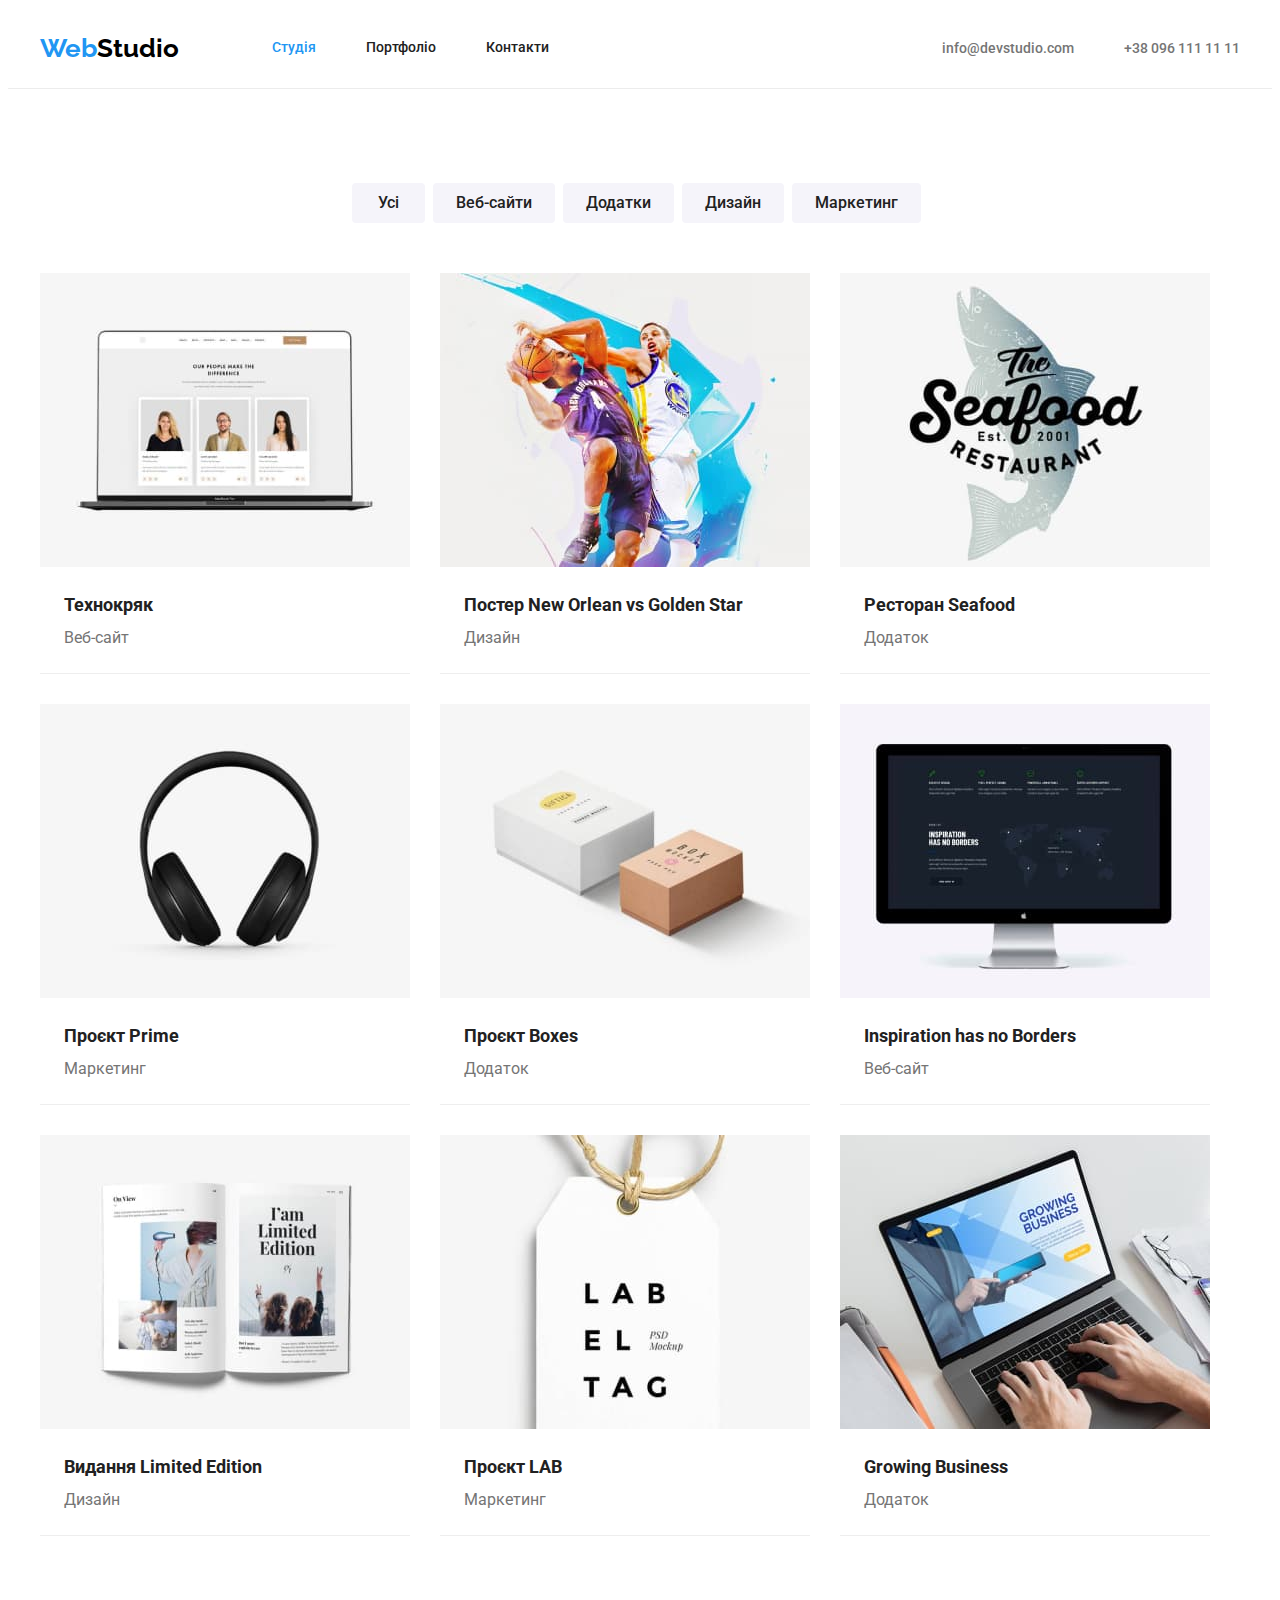
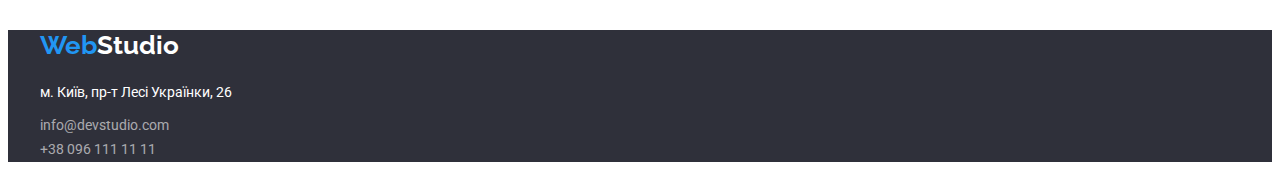
==== commit 227e77fc: "fix after mentors notice" ====
--- a/portfolio.html
+++ b/portfolio.html
@@ -27,88 +27,115 @@
         </div>
     </header>    
     <main>
-        <section>
-            <div class="container section-pad">
+        <section class="section-pad">
+            <div class="container">
                 <h2 class="visually-hidden">Портфоліо</h2> 
                     <ul class="list list-button">
-                        <li>
+                        <li class="item-button">
                             <button class="button-portfolio" type="button">Усі</button>
                         </li>
-                        <li>
+                        <li class="item-button">
                             <button class="button-portfolio" type="button">Веб-сайти</button>
                         </li>
-                        <li>
+                        <li class="item-button">
                             <button class="button-portfolio" type="button">Додатки</button>
                         </li>
-                        <li>
+                        <li class="item-button">
                             <button class="button-portfolio" type="button">Дизайн</button>
                         </li>
-                        <li>
+                        <li class="item-button">
                             <button class="button-portfolio" type="button">Маркетинг</button>
                         </li>
                     </ul> 
            
                 <ul class="list portfolio-list">
-                    <li class="photo-style"><a class="link" href=""><img src="images/portfolio1.jpg" alt="Відкритий ноутбук" width="370" height="294">
-                         <div class="photo-style-list"> 
-                            <h3 class="subtitle-photo">Технокряк</h3>
-                            <p class="text-photo">Веб-сайт</p></a>
-                        </div>
+                    <li class="photo-style">
+                        <a class="link" href="">
+                            <img src="images/portfolio1.jpg" alt="Відкритий ноутбук" width="370" height="294">
+                            <div class="photo-style-list"> 
+                                <h3 class="subtitle-photo">Технокряк</h3>
+                                <p class="text-photo">Веб-сайт</p>
+                            </div>
+                        </a>
                     </li>
-                    <li class="photo-style"><a class="link" href=""><img src="images/portfolio2.jpg" alt="Баскетболісти" width="370" height="294">
-                        <div class="photo-style-list"> 
-                            <h3 class="subtitle-photo">Постер New Orlean vs Golden Star</h3>
-                            <p class="text-photo">Дизайн</p></a>
-                        </div>
+                    <li class="photo-style">
+                        <a class="link" href="">
+                            <img src="images/portfolio2.jpg" alt="Баскетболісти" width="370" height="294">
+                            <div class="photo-style-list"> 
+                                <h3 class="subtitle-photo">Постер New Orlean vs Golden Star</h3>
+                                 <p class="text-photo">Дизайн</p>
+                            </div>
+                        </a>
                     </li>
-                    <li class="photo-style"><a class="link" href=""><img src="images/portfolio3.jpg" alt="Риба" width="370" height="294">
-                        <div class="photo-style-list"> 
-                            <h3 class="subtitle-photo">Ресторан Seafood</h3>
-                             <p class="text-photo">Додаток</p></a>
-                         </div>
+                    <li class="photo-style">
+                        <a class="link" href="">
+                            <img src="images/portfolio3.jpg" alt="Риба" width="370" height="294">
+                            <div class="photo-style-list"> 
+                                <h3 class="subtitle-photo">Ресторан Seafood</h3>
+                                <p class="text-photo">Додаток</p>
+                            </div>
+                        </a>    
                     </li>
-                    <li class="photo-style"><a class="link" href=""><img src="images/portfolio4.jpg" alt="Навушники" width="370" height="294">
-                        <div class="photo-style-list">  
-                            <h3 class="subtitle-photo">Проєкт Prime</h3>
-                            <p class="text-photo">Маркетинг</p></a>
-                        </div>
+                    <li class="photo-style">
+                        <a class="link" href="">
+                            <img src="images/portfolio4.jpg" alt="Навушники" width="370" height="294">
+                            <div class="photo-style-list">  
+                                <h3 class="subtitle-photo">Проєкт Prime</h3>
+                                <p class="text-photo">Маркетинг</p>
+                            </div>
+                        </a>    
                     </li>
-                    <li class="photo-style"><a class="link" href=""><img src="images/portfolio5.jpg" alt="Дві коробки" width="370" height="294">
-                        <div class="photo-style-list">  
-                            <h3 class="subtitle-photo">Проєкт Boxes</h3>
-                            <p class="text-photo">Додаток</p></a>
-                        </div>
+                    <li class="photo-style">
+                        <a class="link" href="">
+                            <img src="images/portfolio5.jpg" alt="Дві коробки" width="370" height="294">
+                            <div class="photo-style-list">  
+                                <h3 class="subtitle-photo">Проєкт Boxes</h3>
+                                <p class="text-photo">Додаток</p>
+                            </div>
+                        </a>
                     </li>
-                    <li class="photo-style"><a class="link" href=""><img src="images/portfolio6.jpg" alt="Монитор" width="370" height="294">
-                        <div class="photo-style-list"> 
-                            <h3 class="subtitle-photo">Inspiration has no Borders</h3>
-                            <p class="text-photo">Веб-сайт</p></a>
-                        </div>
+                    <li class="photo-style">
+                        <a class="link" href="">
+                            <img src="images/portfolio6.jpg" alt="Монитор" width="370" height="294">
+                            <div class="photo-style-list"> 
+                                <h3 class="subtitle-photo">Inspiration has no Borders</h3>
+                                <p class="text-photo">Веб-сайт</p>
+                            </div>
+                        </a>
                     </li>
-                    <li class="photo-style"><a class="link" href=""><img src="images/portfolio7.jpg" alt="Журнал" width="370" height="294">
-                        <div class="photo-style-list"> 
-                            <h3 class="subtitle-photo">Видання Limited Edition</h3>
-                            <p class="text-photo">Дизайн</p></a>
-                        </div>
+                    <li class="photo-style">
+                        <a class="link" href="">
+                            <img src="images/portfolio7.jpg" alt="Журнал" width="370" height="294">
+                            <div class="photo-style-list"> 
+                                <h3 class="subtitle-photo">Видання Limited Edition</h3>
+                                <p class="text-photo">Дизайн</p>
+                            </div>
+                        </a>
                     </li>
-                    <li class="photo-style"><a class="link" href=""><img src="images/portfolio8.jpg" alt="Етикетка" width="370" height="294">
-                        <div class="photo-style-list"> 
-                            <h3 class="subtitle-photo">Проєкт LAB</h3>
-                            <p class="text-photo">Маркетинг</p></a>
-                        </div>
+                    <li class="photo-style">
+                        <a class="link" href="">
+                            <img src="images/portfolio8.jpg" alt="Етикетка" width="370" height="294">
+                            <div class="photo-style-list"> 
+                                <h3 class="subtitle-photo">Проєкт LAB</h3>
+                                <p class="text-photo">Маркетинг</p>
+                            </div>
+                        </a>
                     </li>
-                    <li class="photo-style"><a class="link" href=""><img src="images/portfolio9.jpg" alt="Ноутбук и руки" width="370" height="294">
-                        <div class="photo-style-list"> 
-                            <h3 class="subtitle-photo">Growing Business</h3>
-                            <p class="text-photo">Додаток</p></a>
-                        </div>
+                    <li class="photo-style">
+                        <a class="link" href="">
+                            <img src="images/portfolio9.jpg" alt="Ноутбук и руки" width="370" height="294">
+                            <div class="photo-style-list"> 
+                                <h3 class="subtitle-photo">Growing Business</h3>
+                                <p class="text-photo">Додаток</p>
+                            </div>
+                        </a>
                     </li>
                 </ul>
             </div>
         </section>  
     </main>
     <footer class="footer-style">
-        <div class="container container-footer">
+        <div class="container">
             <a class="logo link" href="./index.html">Web<span class="third-logo-color">Studio</span></a>
             <address class="address-style">
                 <p class="address">м. Київ, пр-т Лесі Українки, 26</p>
--- a/css/styles.css
+++ b/css/styles.css
@@ -44,6 +44,8 @@
 
 img {
     display: block;
+    max-width: 100%;
+    height: auto;
 }
 
 .container{
@@ -52,8 +54,11 @@
     width: 1200px;
     padding-left: 15px;
     padding-right: 15px;
-
-    outline: 2px solid tomato;
+}
+
+.section-pad {
+    padding-top: 94px;
+    padding-bottom: 94px;
 }
 
 /*====start header====*/
@@ -123,14 +128,21 @@
 .connect a:focus {
     color: var(--brand-color);
 }
+
+.top-site {
+    border-bottom: 1px solid #ECECEC;
+}
 /*====end header====*/
 
 /*====start hero====*/
-.hero-style { 
-    padding-top: 200px; 
-    padding-bottom: 200px;   
+.hero-style {  
     background-color: var(--footer-color);
     text-align: center;
+}
+
+.container-hero {
+    padding-top: 200px; 
+    padding-bottom: 200px; 
 }
 
 .hero {
@@ -149,9 +161,9 @@
 .button {
     margin-top: 30px;
     border-radius: 4px;
-    padding: 10px 32px;
+    padding: 9px 30px;
     min-width: 216;
-    border: 0px solid transparent;
+    border: 1px solid transparent;
 
     font-family: inherit;
     font-weight: 700;
@@ -172,7 +184,7 @@
  /*====end hero====*/
 
  /*====start section 2====*/
-.visually-hidden {
+ .visually-hidden {
      position: absolute;
      white-space: nowrap;
      width: 1px;
@@ -185,6 +197,18 @@
      margin: -1px;
    }
 
+.list-exeptions {
+    display: flex;
+    flex-wrap: nowrap;
+    margin-left: -15px;
+    margin-right: -15px;
+}
+
+.item-exeptions {
+    flex-basis: calc((100% - 90px)/4);
+    margin-left: 15px;
+    margin-right: 15px;
+}
 .subtitle {
     font-weight: 700;
     font-size: 14px;
@@ -198,23 +222,18 @@
     font-size: 14px;
     line-height: 1.71;
 }
-
-.item-exeptions {
-    display: block;
-    width: 270px;
-}
-
-.list-exeption .item-exeptions + .item-exeptions {
-    margin-left: 30px;
-}
-
-.list-exeption {
-    display: inline;
-}
 /*====end section 2====*/
 
 /*====start section 3====*/
+.list-actions {
+    display: flex;
+    flex-wrap: wrap;
+    padding-bottom: 94px;
+}
+
 .section-name {
+    padding-bottom: 50px;
+
     font-weight: 700;
     font-size: 36px;
     line-height: 1.17;
@@ -222,6 +241,11 @@
        
     color: var(--title-color);
 }
+
+.list-actions .item + .item {
+    margin-left: 30px;
+}
+
 /*====end section 3====*/
 
 /*====start section 4====*/
@@ -229,26 +253,54 @@
     background-color: var(--second-background-color) ;
 }
 
+.list-team {
+    display: flex; 
+    margin-left: -15px;  
+    margin-right: -15px; 
+}
 .photo-style {
+    flex-basis: calc((100% - 90)/4);
+    margin-left: 15px;
+    margin-right: 15px;
+
     background-color: var(--third-brand-color);
 }
 
+.team-description {
+    padding-top: 30px;
+
+    border-radius: 0px 0px 4px 4px;  
+}
+
 .subtitle-team {
+    margin-bottom: 10px;
+
     font-weight: 500;
     font-size: 16px;
     line-height: 1.19;
+    text-align: center;
+    letter-spacing: 0.03em;
     
     color: var(--title-color);
 }
 
 .team-title {
+    padding-bottom: 30px;
+
     font-weight: 400;
     font-size: 16px;
     line-height: 1.19;
+    text-align: center;
+    letter-spacing: 0.03em;
+
 }
 /*====end section 4====*/
 
 /*====start footer====*/
+.container-footer {
+    padding-top: 60px;
+    padding-bottom: 60px;
+}
 .footer-style {
     background-color: var(--footer-color);
 }
@@ -257,13 +309,7 @@
     color: var(--third-brand-color);
 }
 
-address {
-    font-style: normal;
-    margin: 0;
-}
-
 .address-style {
-    
     font-weight: 400;
     font-size: 14px;
     line-height: 1.71;
@@ -271,8 +317,24 @@
     color: var(--third-brand-color);
 }
 
+address {
+    font-style: normal;
+    margin: 0;
+}
+
+.address {
+    margin-top: 20px;
+    margin-bottom: 9px; 
+}
+
 .footer-contact {
-   color: rgba(255, 255, 255, 0.6);
+    margin-bottom: 9px;
+
+    color: rgba(255, 255, 255, 0.6);
+}
+
+.footer-tel {
+    margin-bottom: 0;
 }
 
 .footer-contact:hover,
@@ -282,7 +344,15 @@
 /*====end footer====*/
 
 /*====start section portfolio====*/
+.list-button {
+    display: flex;
+    justify-content: center;
+    margin-bottom: 50px;
+}
+
 .button-portfolio {
+    margin-right: 8px;
+
     border-radius: 4px;
     padding: 6px 22px;
     min-width: 73px;
@@ -304,6 +374,26 @@
     background-color: var(--brand-color);
 }
 
+.portfolio-list {
+    display: flex;
+    flex-wrap: wrap;
+    flex-basis: calc(100% / 3);
+    margin-top: -30px;
+    margin-left: -30px;
+}
+
+.photo-style-list {
+    padding: 20px 24px;
+    border-bottom: 1px solid #EEEEEE;
+}
+
+.photo-style {
+margin-top: 30px;
+margin-right: 0;
+margin-bottom: 0;
+margin-left: 30px;
+}
+
 .subtitle-photo {
     font-weight: 700;
     font-size: 18px;
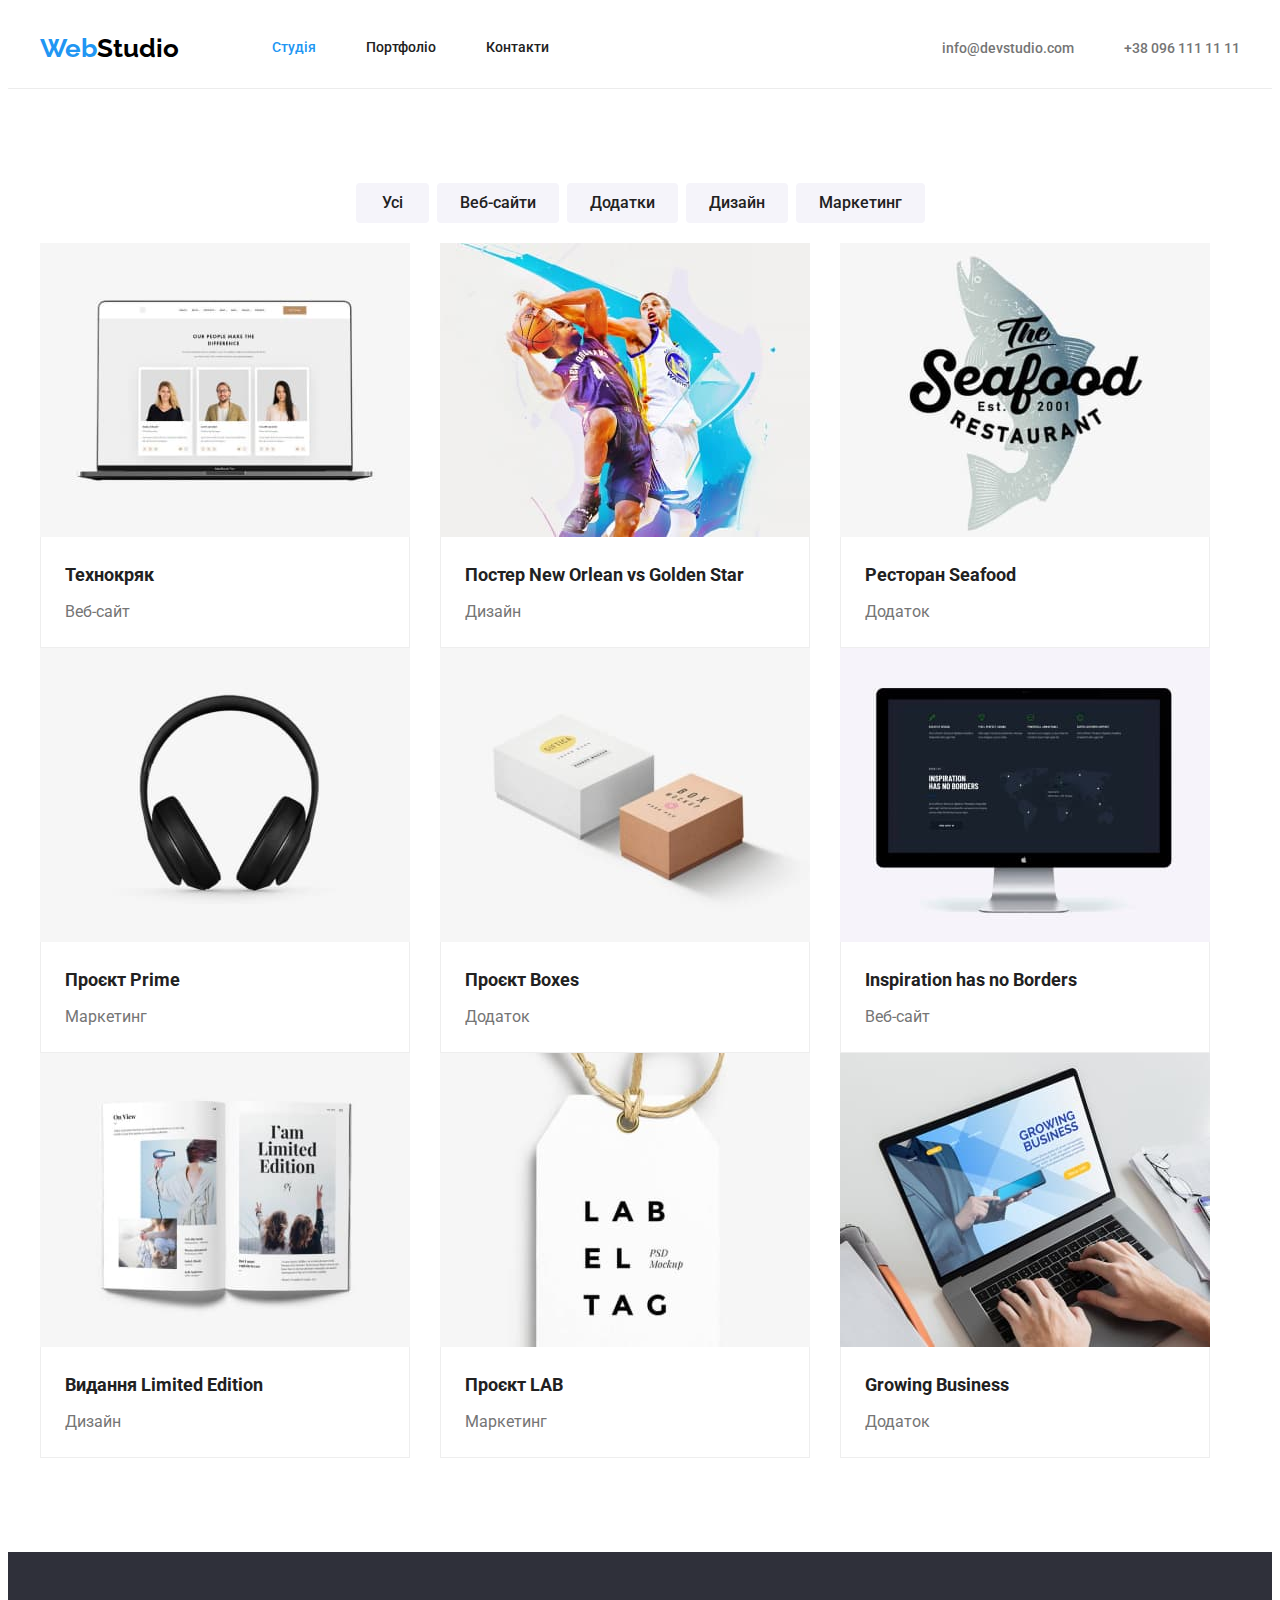
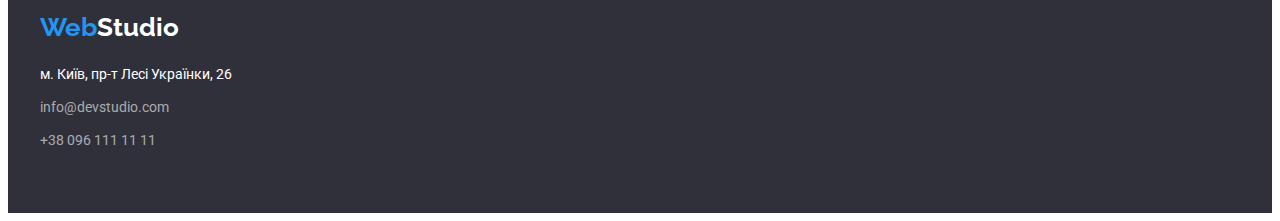
==== commit 6efe90b2: "add space in footer" ====
--- a/portfolio.html
+++ b/portfolio.html
@@ -140,8 +140,8 @@
             <address class="address-style">
                 <p class="address">м. Київ, пр-т Лесі Українки, 26</p>
                 <ul class="list footer-list">
-                    <li> <a class="link footer-contact" href="mailto:info@devstudio.com">info@devstudio.com</a></li>
-                    <li> <a class="link footer-contact footer-tel" href="tel:+380961111111">+38 096 111 11 11</a></li>
+                    <li class="item-footer"> <a class="link footer-contact" href="mailto:info@devstudio.com">info@devstudio.com</a></li>
+                    <li class="item-footer"> <a class="link footer-contact" href="tel:+380961111111">+38 096 111 11 11</a></li>
                 </ul>
             </address>
         </div>
--- a/css/styles.css
+++ b/css/styles.css
@@ -136,13 +136,10 @@
 
 /*====start hero====*/
 .hero-style {  
+    padding-top: 200px; 
+    padding-bottom: 200px;
     background-color: var(--footer-color);
     text-align: center;
-}
-
-.container-hero {
-    padding-top: 200px; 
-    padding-bottom: 200px; 
 }
 
 .hero {
@@ -210,6 +207,7 @@
     margin-right: 15px;
 }
 .subtitle {
+    margin-bottom: 10px;
     font-weight: 700;
     font-size: 14px;
     line-height: 1.14;
@@ -225,14 +223,17 @@
 /*====end section 2====*/
 
 /*====start section 3====*/
+.section-actions {
+    padding-bottom: 94px;
+}
+
 .list-actions {
     display: flex;
     flex-wrap: wrap;
-    padding-bottom: 94px;
 }
 
 .section-name {
-    padding-bottom: 50px;
+    margin-bottom: 50px;
 
     font-weight: 700;
     font-size: 36px;
@@ -255,19 +256,18 @@
 
 .list-team {
     display: flex; 
-    margin-left: -15px;  
-    margin-right: -15px; 
+    margin-left: -30px;  
 }
 .photo-style {
     flex-basis: calc((100% - 90)/4);
-    margin-left: 15px;
-    margin-right: 15px;
-
+    margin-left: 30px;
+   
     background-color: var(--third-brand-color);
 }
 
 .team-description {
     padding-top: 30px;
+    padding-bottom: 30px;
 
     border-radius: 0px 0px 4px 4px;  
 }
@@ -285,8 +285,6 @@
 }
 
 .team-title {
-    padding-bottom: 30px;
-
     font-weight: 400;
     font-size: 16px;
     line-height: 1.19;
@@ -297,11 +295,10 @@
 /*====end section 4====*/
 
 /*====start footer====*/
-.container-footer {
+.footer-style {
     padding-top: 60px;
     padding-bottom: 60px;
-}
-.footer-style {
+    
     background-color: var(--footer-color);
 }
 
@@ -310,6 +307,8 @@
 }
 
 .address-style {
+    margin-top: 20px;
+
     font-weight: 400;
     font-size: 14px;
     line-height: 1.71;
@@ -323,17 +322,17 @@
 }
 
 .address {
-    margin-top: 20px;
     margin-bottom: 9px; 
 }
 
 .footer-contact {
+    color: rgba(255, 255, 255, 0.6);
+}
+
+.item-footer {
     margin-bottom: 9px;
-
-    color: rgba(255, 255, 255, 0.6);
-}
-
-.footer-tel {
+}
+.footer-list :last-child {
     margin-bottom: 0;
 }
 
@@ -350,9 +349,11 @@
     margin-bottom: 50px;
 }
 
+.list-button .item-button+.item-button {
+    margin-left: 8px;
+}
+
 .button-portfolio {
-    margin-right: 8px;
-
     border-radius: 4px;
     padding: 6px 22px;
     min-width: 73px;
@@ -384,17 +385,19 @@
 
 .photo-style-list {
     padding: 20px 24px;
+    border-left: 1px solid #EEEEEE;
     border-bottom: 1px solid #EEEEEE;
+    border-right: 1px solid #EEEEEE;
 }
 
 .photo-style {
-margin-top: 30px;
 margin-right: 0;
 margin-bottom: 0;
 margin-left: 30px;
 }
 
 .subtitle-photo {
+    margin-bottom: 4px;
     font-weight: 700;
     font-size: 18px;
     line-height: 2;
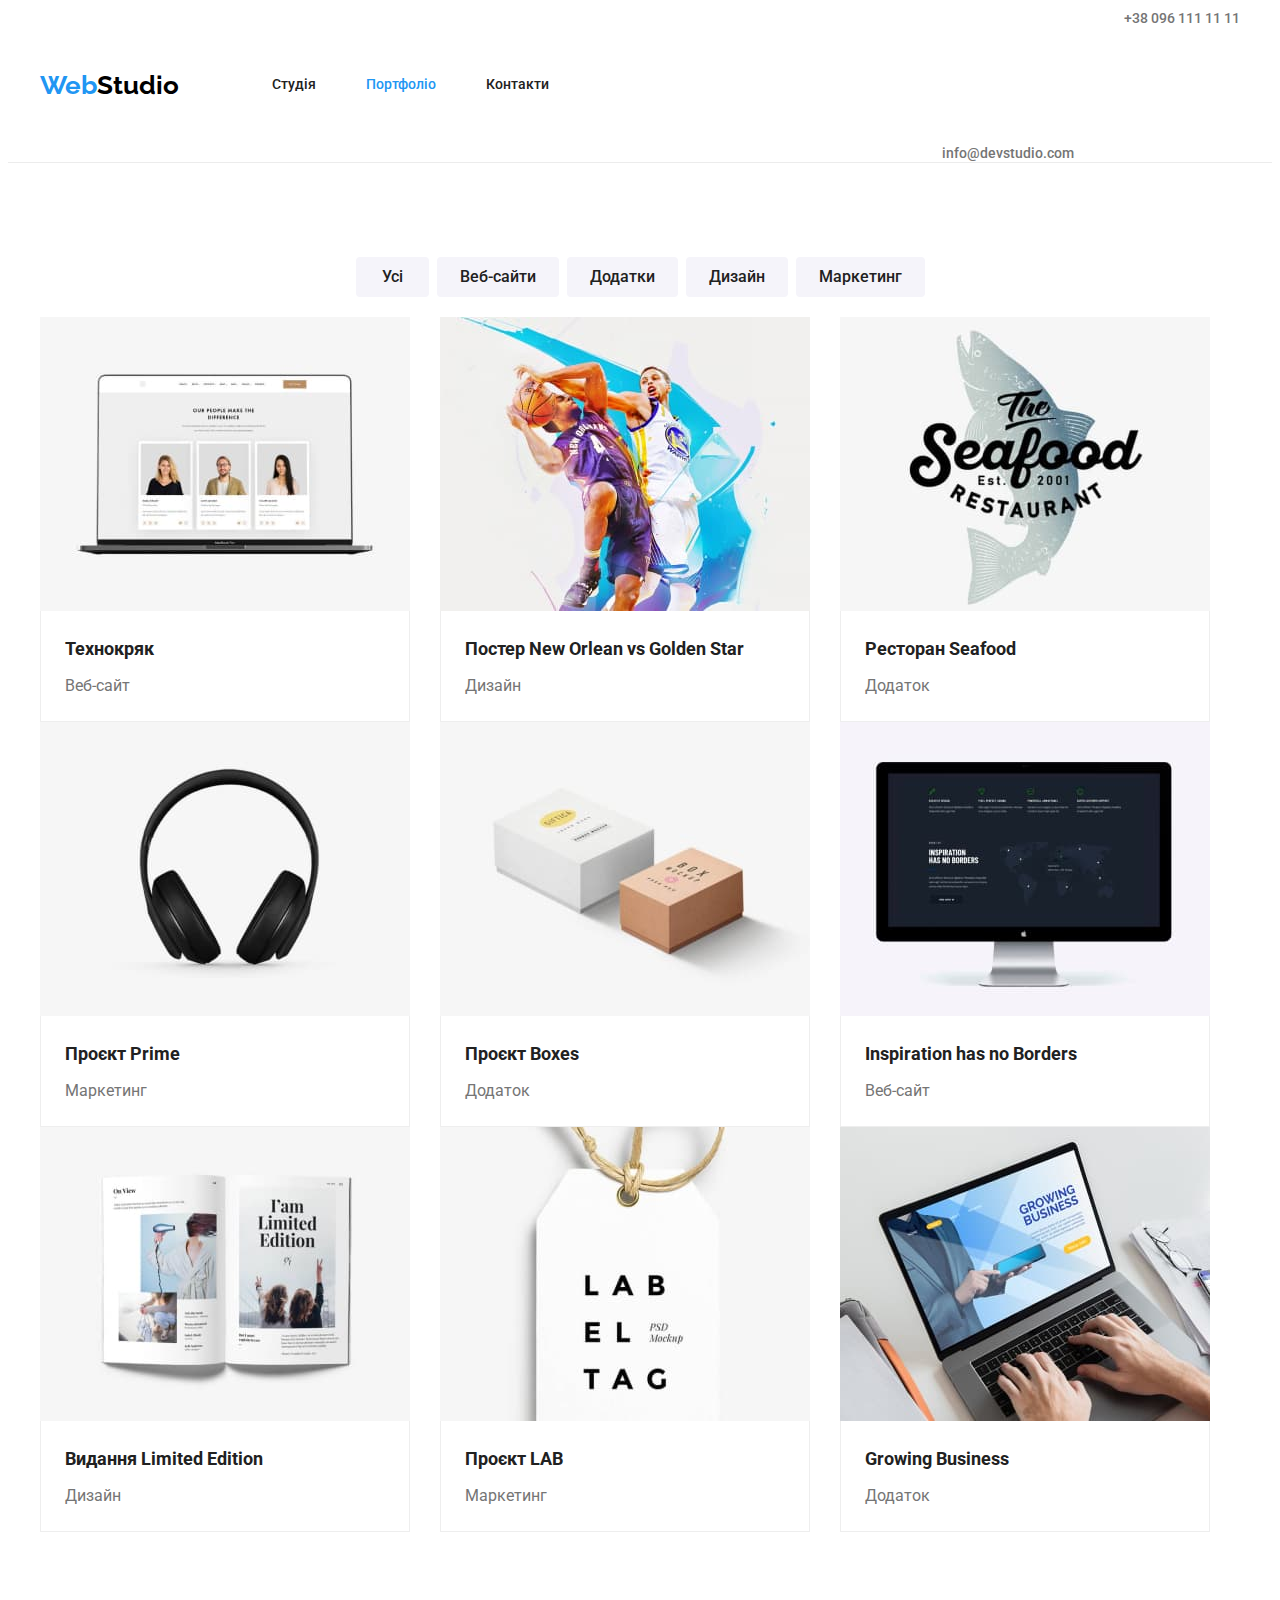
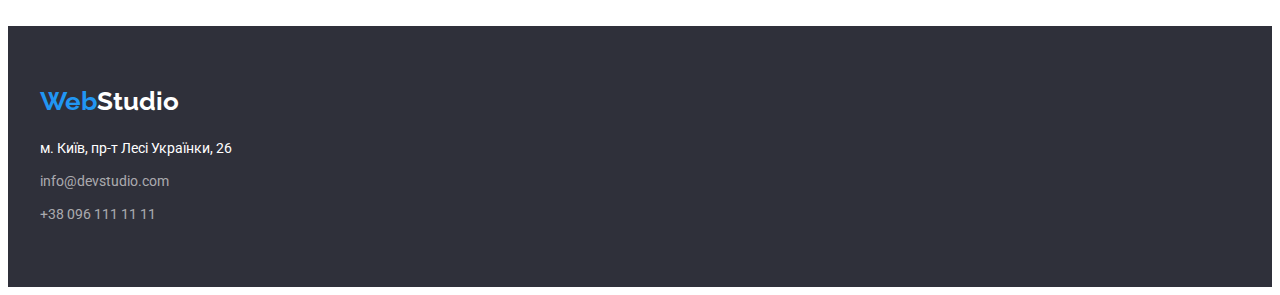
==== commit 20f06e82: "update portfolio" ====
--- a/portfolio.html
+++ b/portfolio.html
@@ -15,13 +15,15 @@
             <nav class="">
                 <a class="logo link" href="./index.html">Web<span class="secondary-logo-color">Studio</span></a>
                     <ul class="menu list">
-                        <li class="item"><a class="link current" href="./index.html">Студія</a></li>
-                        <li class="item"><a class="link" href="./portfolio.html">Портфоліо</a></li>
+                        <li class="item"><a class="link " href="./index.html">Студія</a></li>
+                        <li class="item"><a class="link current" href="./portfolio.html">Портфоліо</a></li>
                         <li class="item"><a class="link" href="">Контакти</a></li>
                     </ul>
            </nav>
                <ul class="connect list">
-                   <li class="item"><a class="link" href="mailto:info@devstudio.com">info@devstudio.com</a></li>
+                   <li class="item">
+                    <svg></svg>
+                    <a class="link" href="mailto:info@devstudio.com">info@devstudio.com</a></li>
                    <li class="item"><a class="link" href="tel:+380961111111">+38 096 111 11 11</a></li>
                </ul>
         </div>
